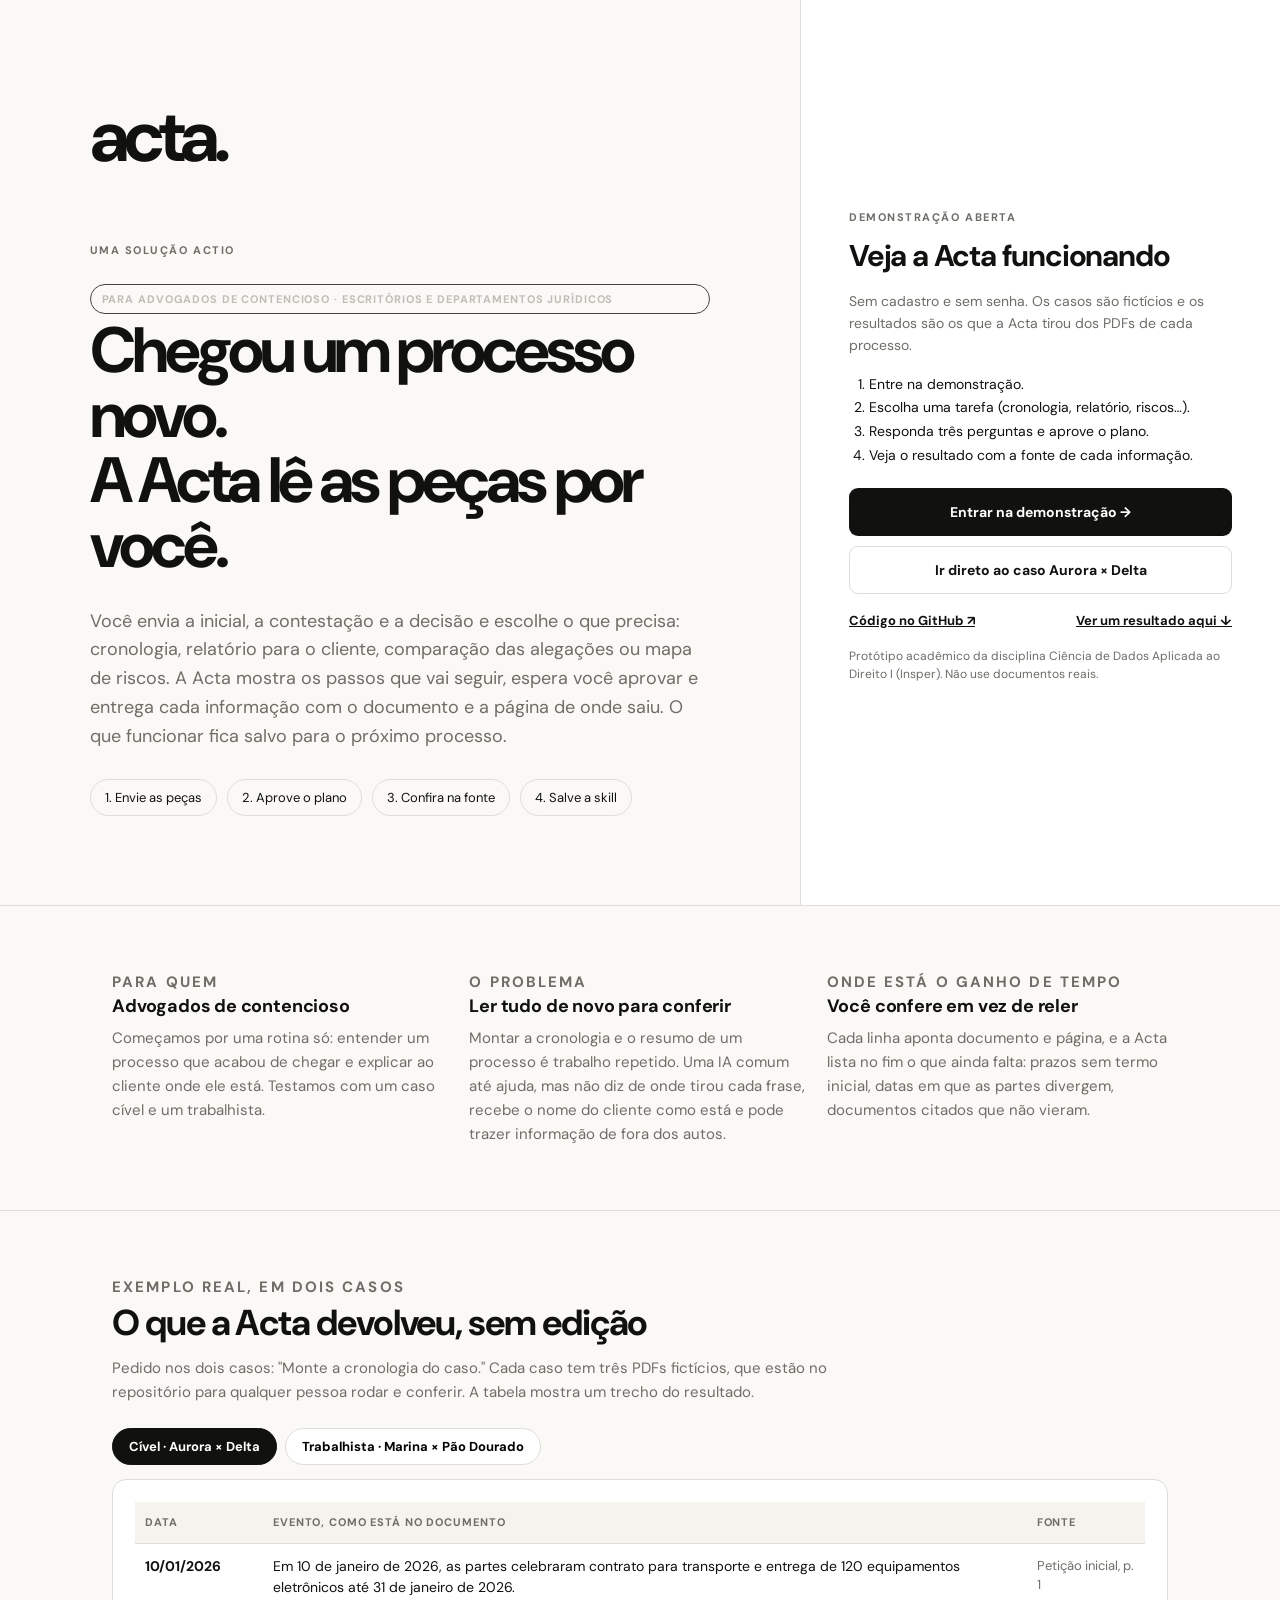
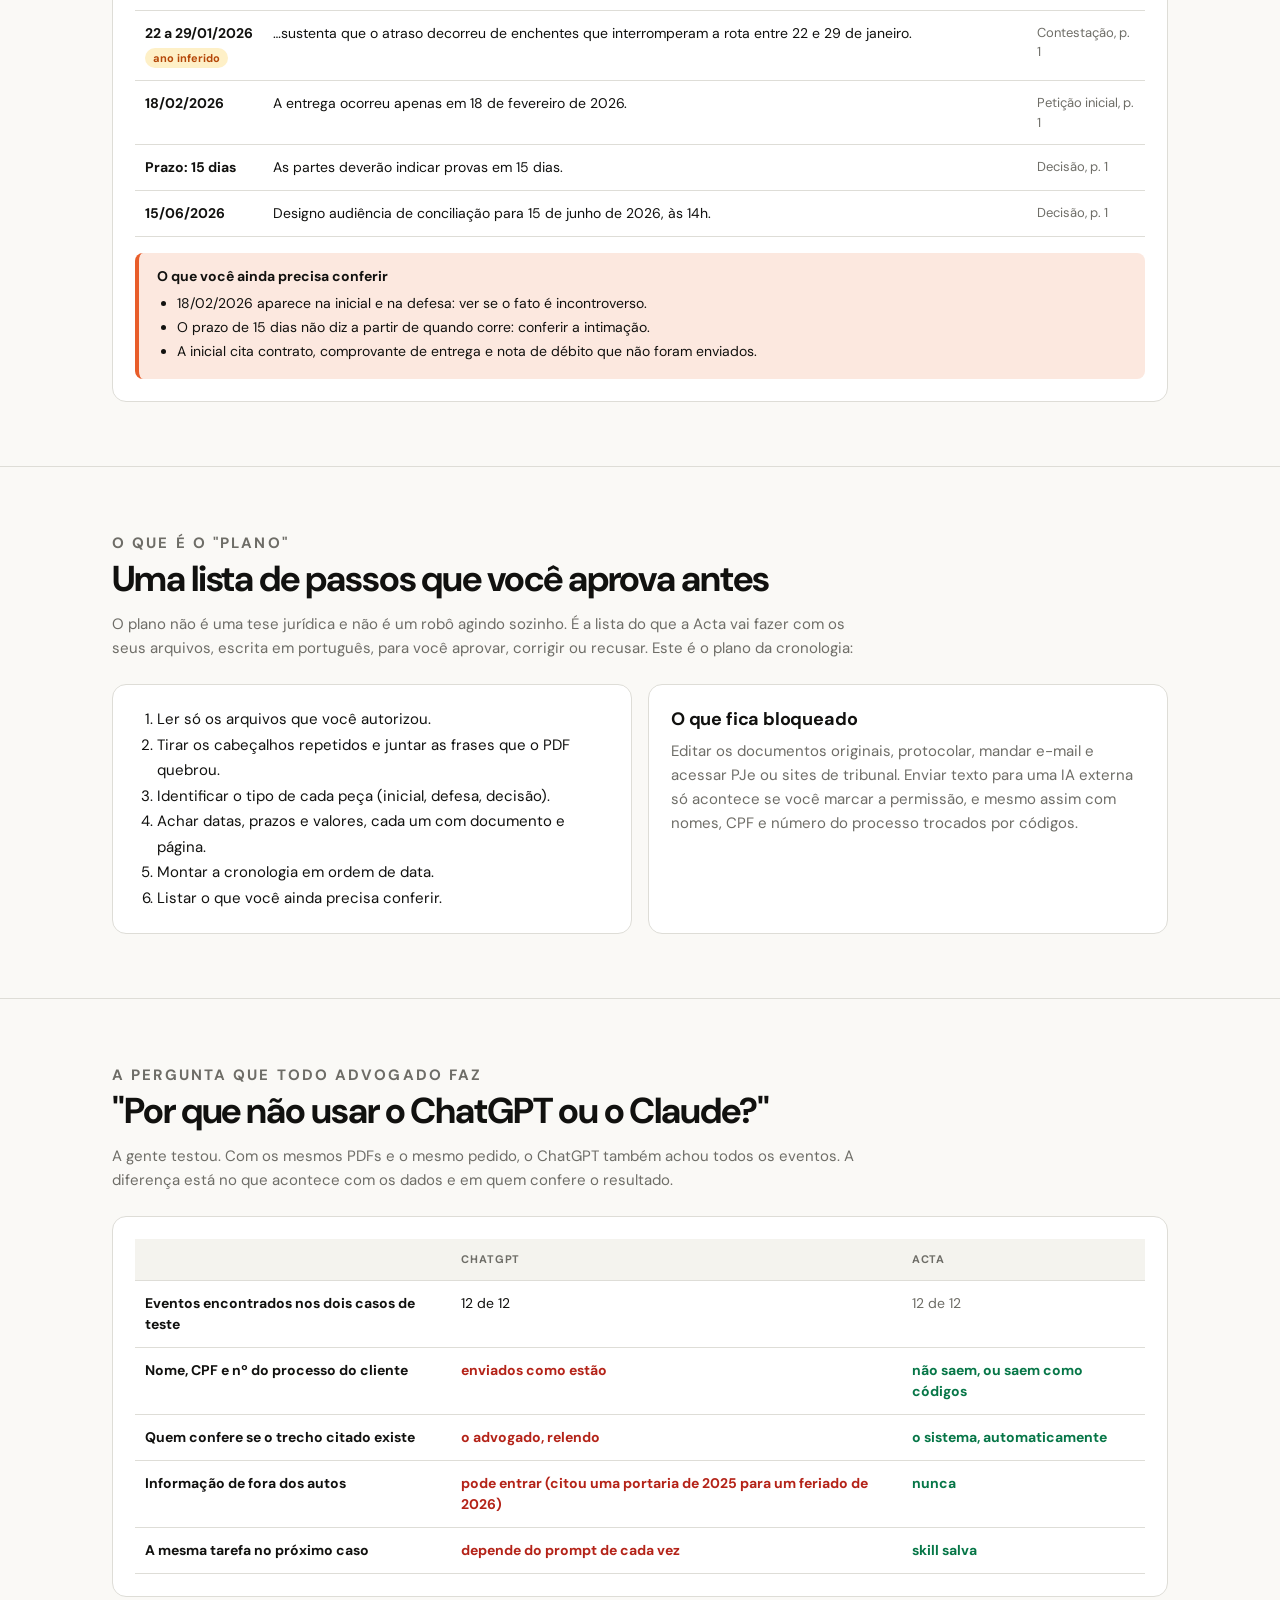
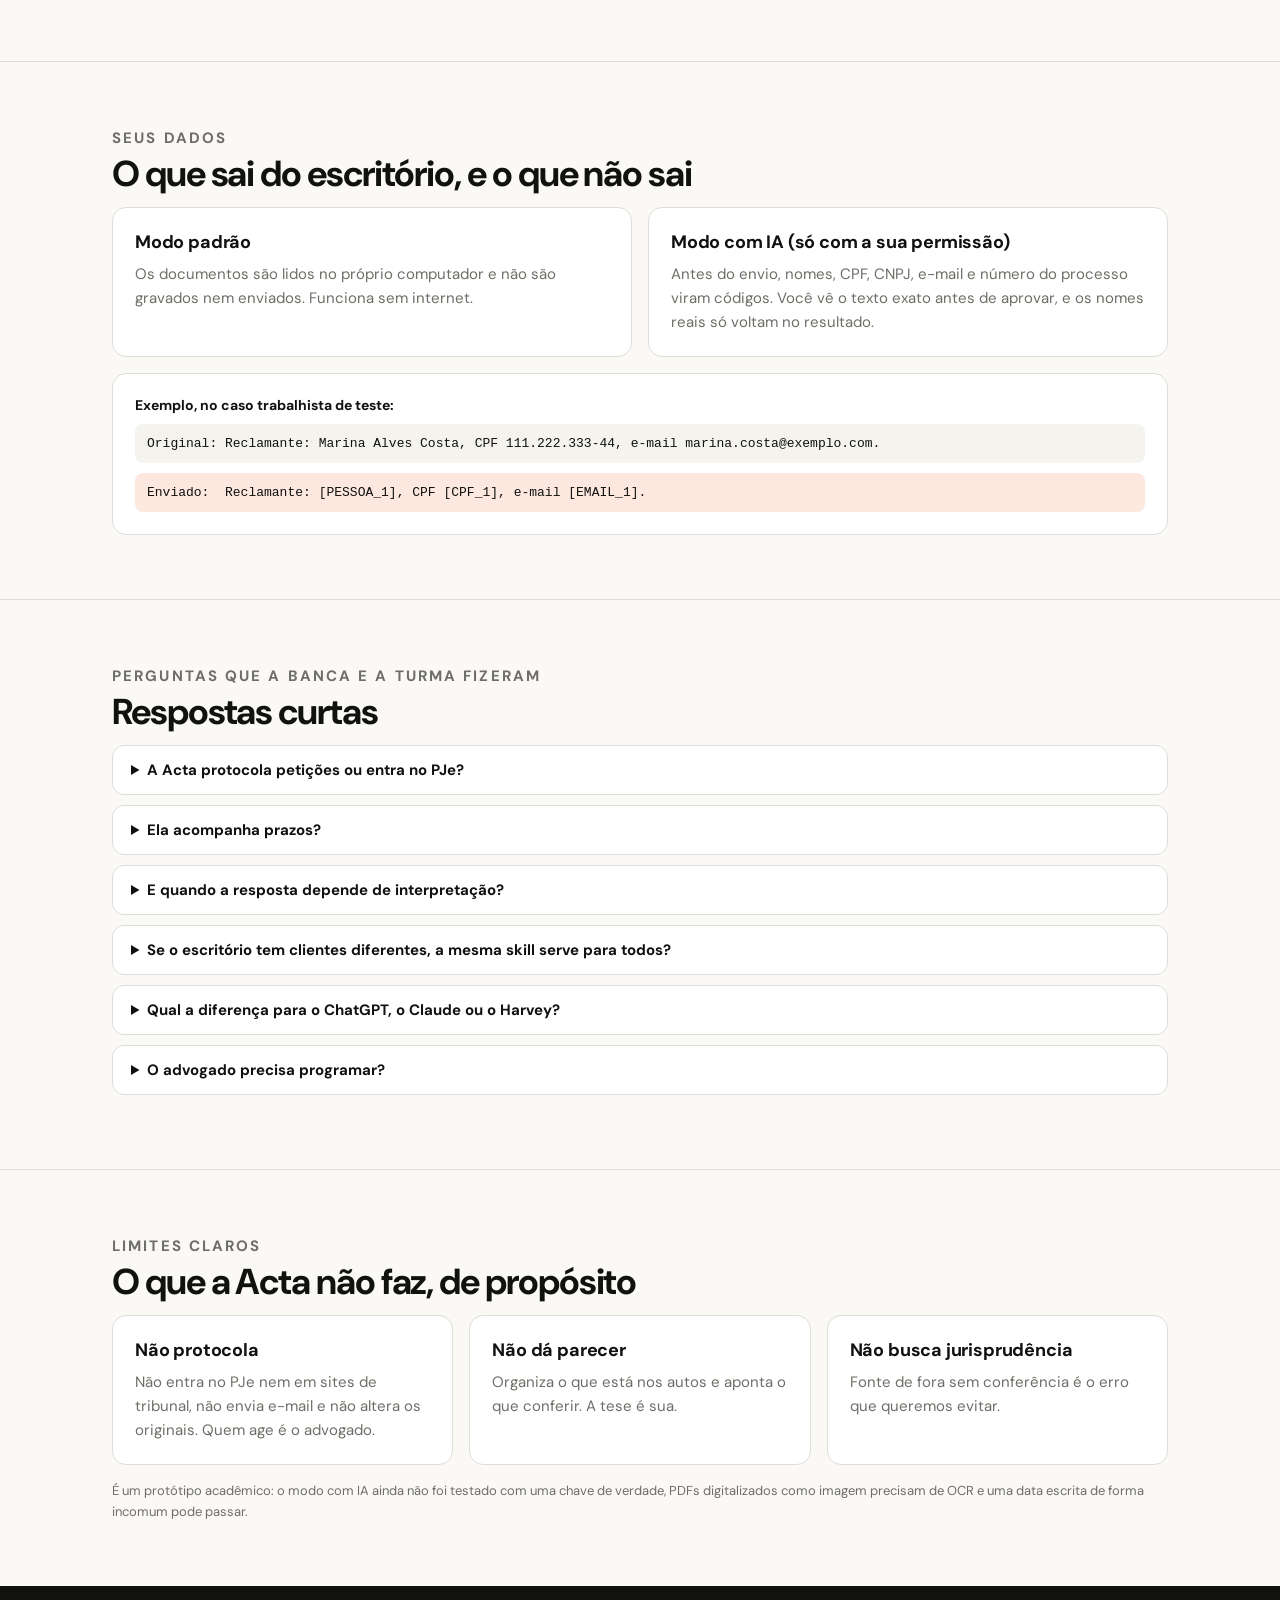
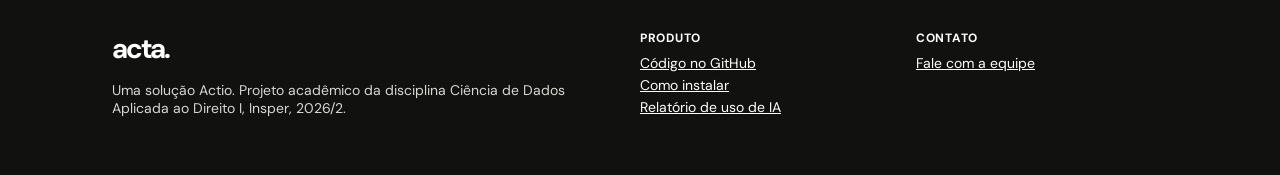
==== docs/index.html @ 9b82ea77 "Le a copia integral do PJe peca por peca e deixa o mapa de riscos concreto Co-Authored-By: Claude Op" ====
<!doctype html>
<html lang="pt-BR">
<head>
  <meta charset="utf-8"><meta name="viewport" content="width=device-width, initial-scale=1">
  <meta name="description" content="Acta, assistente de programação por IA para advogados."><meta name="robots" content="index,follow">
  <link rel="canonical" href="https://acta-contratos.insper-1495.chatgpt.site"><title>Acta | Construa suas ferramentas jurídicas</title>
  <link rel="preconnect" href="https://fonts.googleapis.com"><link rel="preconnect" href="https://fonts.gstatic.com" crossorigin>
  <link href="https://fonts.googleapis.com/css2?family=DM+Sans:wght@400;500;600;700&display=swap" rel="stylesheet"><link rel="stylesheet" href="styles.css?v=9">
</head>
<body>
  <div id="loginView"><main class="login-shell">
    <section class="login-brand"><div class="logo logo-large">acta.</div><p class="eyebrow">Uma solução Actio</p><span class="business-badge">Para advogados de contencioso · escritórios e departamentos jurídicos</span><h1>Chegou um processo novo.<br>A Acta lê as peças por você.</h1><p class="lead">Você envia a inicial, a contestação e a decisão e escolhe o que precisa: cronologia, relatório para o cliente, comparação das alegações ou mapa de riscos. A Acta mostra os passos que vai seguir, espera você aprovar e entrega cada informação com o documento e a página de onde saiu. O que funcionar fica salvo para o próximo processo.</p><div class="hero-steps"><span>1. Envie as peças</span><span>2. Aprove o plano</span><span>3. Confira na fonte</span><span>4. Salve a skill</span></div></section>
    <section class="login-panel"><div class="login-card"><p class="eyebrow">Demonstração aberta</p><h2>Veja a Acta funcionando</h2><p class="card-text">Sem cadastro e sem senha. Os casos são fictícios e os resultados são os que a Acta tirou dos PDFs de cada processo.</p><ol class="howto"><li>Entre na demonstração.</li><li>Escolha uma tarefa (cronologia, relatório, riscos…).</li><li>Responda três perguntas e aprove o plano.</li><li>Veja o resultado com a fonte de cada informação.</li></ol><button id="loginButton" class="button button-dark button-wide">Entrar na demonstração →</button><button id="openCase" class="button button-light button-wide">Ir direto ao caso Aurora × Delta</button><div class="card-links"><a href="https://github.com/marialuizajuca/acta" target="_blank">Código no GitHub ↗</a><a href="#landing-exemplo">Ver um resultado aqui ↓</a></div><p class="fine-print">Protótipo acadêmico da disciplina Ciência de Dados Aplicada ao Direito I (Insper). Não use documentos reais.</p></div></section>
  </main><div class="landing">
  <section class="l-section l-who"><div class="l-wrap"><div class="l-grid3">
    <div><p class="eyebrow">Para quem</p><h3>Advogados de contencioso</h3><p>Começamos por uma rotina só: entender um processo que acabou de chegar e explicar ao cliente onde ele está. Testamos com um caso cível e um trabalhista.</p></div>
    <div><p class="eyebrow">O problema</p><h3>Ler tudo de novo para conferir</h3><p>Montar a cronologia e o resumo de um processo é trabalho repetido. Uma IA comum até ajuda, mas não diz de onde tirou cada frase, recebe o nome do cliente como está e pode trazer informação de fora dos autos.</p></div>
    <div><p class="eyebrow">Onde está o ganho de tempo</p><h3>Você confere em vez de reler</h3><p>Cada linha aponta documento e página, e a Acta lista no fim o que ainda falta: prazos sem termo inicial, datas em que as partes divergem, documentos citados que não vieram.</p></div>
  </div></div></section>

  <section class="l-section" id="landing-exemplo"><div class="l-wrap">
    <p class="eyebrow">Exemplo real, em dois casos</p><h2>O que a Acta devolveu, sem edição</h2>
    <p class="l-sub">Pedido nos dois casos: "Monte a cronologia do caso." Cada caso tem três PDFs fictícios, que estão no repositório para qualquer pessoa rodar e conferir. A tabela mostra um trecho do resultado.</p>
    <div class="l-tabs"><button class="l-tab on" data-case="civ">Cível · Aurora × Delta</button><button class="l-tab" data-case="tra">Trabalhista · Marina × Pão Dourado</button></div>
    <div class="l-panel l-case" id="case-civ"><table class="l-table"><thead><tr><th>Data</th><th>Evento, como está no documento</th><th>Fonte</th></tr></thead><tbody>
      <tr><td>10/01/2026</td><td>Em 10 de janeiro de 2026, as partes celebraram contrato para transporte e entrega de 120 equipamentos eletrônicos até 31 de janeiro de 2026.</td><td>Petição inicial, p. 1</td></tr>
      <tr><td>22 a 29/01/2026<br><span class="l-badge">ano inferido</span></td><td>…sustenta que o atraso decorreu de enchentes que interromperam a rota entre 22 e 29 de janeiro.</td><td>Contestação, p. 1</td></tr>
      <tr><td>18/02/2026</td><td>A entrega ocorreu apenas em 18 de fevereiro de 2026.</td><td>Petição inicial, p. 1</td></tr>
      <tr><td>Prazo: 15 dias</td><td>As partes deverão indicar provas em 15 dias.</td><td>Decisão, p. 1</td></tr>
      <tr><td>15/06/2026</td><td>Designo audiência de conciliação para 15 de junho de 2026, às 14h.</td><td>Decisão, p. 1</td></tr>
    </tbody></table><div class="l-check"><b>O que você ainda precisa conferir</b><ul><li>18/02/2026 aparece na inicial e na defesa: ver se o fato é incontroverso.</li><li>O prazo de 15 dias não diz a partir de quando corre: conferir a intimação.</li><li>A inicial cita contrato, comprovante de entrega e nota de débito que não foram enviados.</li></ul></div></div>
    <div class="l-panel l-case is-hidden" id="case-tra"><table class="l-table"><thead><tr><th>Data</th><th>Evento, como está no documento</th><th>Fonte</th></tr></thead><tbody>
      <tr><td>03/02/2025</td><td>A reclamante foi admitida em 03/02/2025 como atendente, com jornada contratual das 6h às 14h.</td><td>Reclamação, p. 1</td></tr>
      <tr><td>14/08/2026</td><td>Em 14 de agosto de 2026, a reclamante foi dispensada sem justa causa, com aviso prévio indenizado.</td><td>Reclamação, p. 1</td></tr>
      <tr><td>24/08/2026</td><td>…afirma que as verbas rescisórias foram pagas em 24 de agosto de 2026, dentro do prazo legal.</td><td>Contestação, p. 1</td></tr>
      <tr><td>28/08/2026</td><td>As verbas rescisórias só foram pagas em 28 de agosto de 2026, depois do prazo de dez dias previsto no art. 477, § 6º, da CLT.</td><td>Reclamação, p. 1</td></tr>
      <tr><td>02/09/2026<br><span class="l-badge">ano inferido</span></td><td>As guias do seguro-desemprego foram entregues no dia 2 de setembro.</td><td>Reclamação, p. 1</td></tr>
      <tr><td>Prazo: 8 dias</td><td>A reclamada deverá juntar os cartões de ponto e o comprovante de pagamento no prazo de 8 dias.</td><td>Ata, p. 1</td></tr>
      <tr><td>10/03/2027</td><td>Designo audiência de instrução para 10 de março de 2027, às 9h30.</td><td>Ata, p. 1</td></tr>
    </tbody></table><div class="l-check"><b>O que você ainda precisa conferir</b><ul><li><b>Divergência:</b> a reclamante diz que recebeu as verbas em 28/08/2026 e a empresa diz que pagou em 24/08/2026. É essa data que decide a multa do art. 477, § 8º.</li><li>O prazo de 8 dias não diz a partir de quando corre: conferir a intimação.</li><li>A reclamação cita termo de rescisão, comprovante bancário e mensagens de WhatsApp que não foram enviados.</li></ul></div></div>
  </div></section>

  <section class="l-section"><div class="l-wrap">
    <p class="eyebrow">O que é o "plano"</p><h2>Uma lista de passos que você aprova antes</h2>
    <p class="l-sub">O plano não é uma tese jurídica e não é um robô agindo sozinho. É a lista do que a Acta vai fazer com os seus arquivos, escrita em português, para você aprovar, corrigir ou recusar. Este é o plano da cronologia:</p>
    <div class="l-grid2"><div class="l-panel"><ol class="l-plan"><li>Ler só os arquivos que você autorizou.</li><li>Tirar os cabeçalhos repetidos e juntar as frases que o PDF quebrou.</li><li>Identificar o tipo de cada peça (inicial, defesa, decisão).</li><li>Achar datas, prazos e valores, cada um com documento e página.</li><li>Montar a cronologia em ordem de data.</li><li>Listar o que você ainda precisa conferir.</li></ol></div>
    <div class="l-panel"><h3>O que fica bloqueado</h3><p>Editar os documentos originais, protocolar, mandar e-mail e acessar PJe ou sites de tribunal. Enviar texto para uma IA externa só acontece se você marcar a permissão, e mesmo assim com nomes, CPF e número do processo trocados por códigos.</p></div></div>
  </div></section>

  <section class="l-section"><div class="l-wrap">
    <p class="eyebrow">A pergunta que todo advogado faz</p><h2>"Por que não usar o ChatGPT ou o Claude?"</h2>
    <p class="l-sub">A gente testou. Com os mesmos PDFs e o mesmo pedido, o ChatGPT também achou todos os eventos. A diferença está no que acontece com os dados e em quem confere o resultado.</p>
    <div class="l-panel"><table class="l-table l-cmp"><thead><tr><th></th><th>ChatGPT</th><th>Acta</th></tr></thead><tbody>
      <tr><td>Eventos encontrados nos dois casos de teste</td><td>12 de 12</td><td>12 de 12</td></tr>
      <tr><td>Nome, CPF e nº do processo do cliente</td><td class="l-no">enviados como estão</td><td class="l-yes">não saem, ou saem como códigos</td></tr>
      <tr><td>Quem confere se o trecho citado existe</td><td class="l-no">o advogado, relendo</td><td class="l-yes">o sistema, automaticamente</td></tr>
      <tr><td>Informação de fora dos autos</td><td class="l-no">pode entrar (citou uma portaria de 2025 para um feriado de 2026)</td><td class="l-yes">nunca</td></tr>
      <tr><td>A mesma tarefa no próximo caso</td><td class="l-no">depende do prompt de cada vez</td><td class="l-yes">skill salva</td></tr>
    </tbody></table></div>
  </div></section>

  <section class="l-section"><div class="l-wrap">
    <p class="eyebrow">Seus dados</p><h2>O que sai do escritório, e o que não sai</h2>
    <div class="l-grid2">
      <div class="l-panel"><h3>Modo padrão</h3><p>Os documentos são lidos no próprio computador e não são gravados nem enviados. Funciona sem internet.</p></div>
      <div class="l-panel"><h3>Modo com IA (só com a sua permissão)</h3><p>Antes do envio, nomes, CPF, CNPJ, e-mail e número do processo viram códigos. Você vê o texto exato antes de aprovar, e os nomes reais só voltam no resultado.</p></div>
    </div>
    <div class="l-panel l-anon"><b>Exemplo, no caso trabalhista de teste:</b>
      <pre>Original: Reclamante: Marina Alves Costa, CPF 111.222.333-44, e-mail marina.costa@exemplo.com.</pre>
      <pre class="l-after">Enviado:  Reclamante: [PESSOA_1], CPF [CPF_1], e-mail [EMAIL_1].</pre></div>
  </div></section>

  <section class="l-section"><div class="l-wrap">
    <p class="eyebrow">Perguntas que a banca e a turma fizeram</p><h2>Respostas curtas</h2>
    <div class="l-faq">
      <details><summary>A Acta protocola petições ou entra no PJe?</summary><p>Não. Ela trabalha só com os arquivos que você envia. Protocolo exige inscrição na OAB e decisão do advogado, e por isso fica de fora de propósito.</p></details>
      <details><summary>Ela acompanha prazos?</summary><p>Ela encontra os prazos escritos nos documentos (por exemplo, "15 dias para indicar provas") e avisa quando falta o termo inicial. Não consulta tribunais nem calcula o vencimento sozinha, porque isso depende da intimação, que normalmente não está nas peças.</p></details>
      <details><summary>E quando a resposta depende de interpretação?</summary><p>A Acta mostra as duas versões, cada uma com a sua fonte, e marca o ponto como algo a conferir. Ela não escolhe a tese: no caso trabalhista, por exemplo, ela aponta que as partes divergem sobre a data do pagamento, mas não diz quem tem razão.</p></details>
      <details><summary>Se o escritório tem clientes diferentes, a mesma skill serve para todos?</summary><p>A skill guarda o pedido e o plano, não a resposta. Cada execução lê os documentos daquele caso, e você pode ajustar o plano antes de aprovar. Para clientes muito diferentes, faz sentido salvar skills diferentes.</p></details>
      <details><summary>Qual a diferença para o ChatGPT, o Claude ou o Harvey?</summary><p>Testamos o ChatGPT: ele acertou tanto quanto a Acta. A diferença está no que acontece com os dados (aqui nada sai do escritório, ou sai só com códigos), em quem confere as citações (aqui é o sistema) e em nunca usar informação de fora dos autos. Não testamos o Harvey, então não fazemos comparação com ele.</p></details>
      <details><summary>O advogado precisa programar?</summary><p>Não. As tarefas mais comuns já vêm prontas. Para algo diferente, ele descreve em português o que quer e salva como skill.</p></details>
    </div>
  </div></section>

  <section class="l-section"><div class="l-wrap">
    <p class="eyebrow">Limites claros</p><h2>O que a Acta não faz, de propósito</h2>
    <div class="l-grid3">
      <div class="l-panel"><h3>Não protocola</h3><p>Não entra no PJe nem em sites de tribunal, não envia e-mail e não altera os originais. Quem age é o advogado.</p></div>
      <div class="l-panel"><h3>Não dá parecer</h3><p>Organiza o que está nos autos e aponta o que conferir. A tese é sua.</p></div>
      <div class="l-panel"><h3>Não busca jurisprudência</h3><p>Fonte de fora sem conferência é o erro que queremos evitar.</p></div>
    </div>
    <p class="l-note">É um protótipo acadêmico: o modo com IA ainda não foi testado com uma chave de verdade, PDFs digitalizados como imagem precisam de OCR e uma data escrita de forma incomum pode passar.</p>
  </div></section>

  <footer class="l-footer"><div class="l-wrap l-foot">
    <div><div class="logo">acta.</div><p>Uma solução Actio. Projeto acadêmico da disciplina Ciência de Dados Aplicada ao Direito I, Insper, 2026/2.</p></div>
    <div><b>Produto</b><a href="https://github.com/marialuizajuca/acta" target="_blank">Código no GitHub</a><a href="https://github.com/marialuizajuca/acta#como-instalar-e-rodar" target="_blank">Como instalar</a><a href="https://github.com/marialuizajuca/acta/blob/main/relatorio-uso-ia.md" target="_blank">Relatório de uso de IA</a></div>
    <div><b>Contato</b><a href="https://github.com/marialuizajuca/acta/issues/new" target="_blank">Fale com a equipe</a></div>
  </div></footer>
</div>
</div>

  <div id="appView" class="app-shell is-hidden">
    <aside class="sidebar"><div class="logo">acta.</div><nav class="nav-list"><button class="nav-item is-active" data-view="builder"><span>＋</span> Construir</button><button class="nav-item" data-view="case-demo"><span>▶</span> Caso demonstrativo</button><button class="nav-item" data-view="examples"><span>▦</span> Exemplos práticos</button><button class="nav-item" data-view="skills"><span>◇</span> Minhas skills</button><button class="nav-item" data-view="settings"><span>⚙</span> Configurações</button><button class="nav-item" data-view="history"><span>↺</span> Histórico</button></nav><div class="sidebar-footer"><div class="avatar">LF</div><div><strong>Lucas Freire</strong><small>Actio Jurídico</small></div></div></aside>
    <div class="content-shell">
      <header class="topbar"><button id="mobileMenu" class="icon-button">☰</button><div><small>Workspace</small><strong>Actio Jurídico</strong></div><div class="top-actions"><button id="backHome" class="text-button">← Início</button><a class="text-button" href="https://github.com/marialuizajuca/acta" target="_blank">Código ↗</a><span class="secure-dot"></span><span>Modo protegido</span><button class="avatar avatar-button">LF</button></div></header>
      <main class="main-content">
        <section id="builder" class="view is-active"><ol class="stepper" id="stepper"><li data-s="startStage" class="on">1. Pedido</li><li data-s="clarifyStage">2. Perguntas</li><li data-s="planStage">3. Plano</li><li data-s="buildStage">4. Execução</li><li data-s="resultStage">5. Resultado</li></ol>
  <div id="startStage" class="stage is-active">
    <div class="builder-intro"><p class="eyebrow">Assistente jurídico</p><h1>O que você precisa neste processo?</h1><p>Envie as peças, escolha a tarefa e veja o plano. A Acta lê os arquivos aqui mesmo, no navegador. Se o resultado for bom, salve como skill para repetir no próximo processo.</p></div>
    <div id="skillBanner" class="task-note ok-note is-hidden"></div>
    <div class="upload-card panel">
      <div class="upload-head"><b>1 · Arquivos do processo</b><span class="hint-text">PDF, DOCX ou TXT. Nada sai do computador no modo padrão.</span></div>
      <div class="upload-actions"><input type="file" id="fileInput" multiple accept=".pdf,.docx,.txt,.md" hidden><button type="button" id="pickFiles" class="button button-dark">Escolher arquivos do computador</button><button type="button" class="button button-light sample-btn" data-case="civel">Usar caso de exemplo cível</button><button type="button" class="button button-light sample-btn" data-case="trabalhista">Usar caso de exemplo trabalhista</button></div>
      <div id="fileChips" class="file-chips-live"><span class="hint-text">Nenhum arquivo escolhido ainda.</span></div>
    </div>
    <div class="suggestions"><div class="suggestion-title"><p><b>2 · Escolha a tarefa</b></p><span class="hint-text">Ou escreva o pedido na caixa abaixo.</span></div><div class="task-grid">
      <button class="task-card on" data-task="cronologia" data-prompt="Monte a cronologia deste processo, em ordem de data, com o documento e a página de cada acontecimento."><b>Cronologia processual</b><span>Datas, prazos e fontes com página</span></button>
      <button class="task-card" data-task="relatorio" data-prompt="Prepare um relatório para o cliente, em linguagem simples, com a situação atual, os pontos favoráveis, os pontos de atenção e os próximos passos."><b>Relatório ao cliente</b><span>Situação do caso em linguagem simples</span></button>
      <button class="task-card" data-task="comparacao" data-prompt="Compare o que a autora e a ré dizem, tema por tema, e mostre o que precisa ser conferido em cada ponto."><b>Comparar alegações</b><span>O que cada parte diz, lado a lado</span></button>
      <button class="task-card" data-task="organizacao" data-prompt="Organize as peças deste processo por tipo e monte um índice dos arquivos."><b>Organizar documentos</b><span>Tipo, título e resumo de cada peça</span></button>
      <button class="task-card" data-task="riscos" data-prompt="Aponte os riscos deste processo, as provas necessárias e o que eu ainda preciso revisar."><b>Mapa de riscos</b><span>O que provar e o que conferir</span></button>
      <button class="task-card" data-task="outro" data-prompt=""><b>Outra tarefa</b><span>Escreva o que precisa (usa a IA)</span></button>
    </div></div>
    <form id="requestForm" class="composer-card"><textarea id="requestText" rows="3">Monte a cronologia deste processo, em ordem de data, com o documento e a página de cada acontecimento.</textarea><div class="composer-footer"><label class="ai-switch"><input type="checkbox" id="useAi"> <span id="aiLabel">Usar IA</span></label><button class="button button-dark" type="submit" id="goButton">Ver o plano →</button></div></form>
    <p id="aiStatusLine" class="hint-text center"></p>
  </div>

  <div id="clarifyStage" class="stage">
    <div class="conversation-heading"><button class="back-button" data-back="startStage">← Voltar ao pedido</button><p class="eyebrow">Contexto jurídico</p><h1>Antes do plano, três perguntas.</h1></div>
    <div class="chat-thread"><article class="message user-message"><span class="message-avatar">LF</span><div><strong>Você</strong><p id="userRequestPreview"></p></div></article><article class="message acta-message"><span class="message-avatar acta-avatar">a.</span><div><strong>Acta</strong><p id="actaClarifyText">Para acertar o resultado, preciso confirmar três pontos.</p></div></article></div>
    <div id="taskNote" class="task-note is-hidden"></div>
    <form id="contextForm" class="context-card"><label>Qual é o objetivo jurídico?<select id="ctxGoal"><option>Preparar a análise inicial do processo</option><option>Preparar audiência</option><option>Elaborar relatório para o cliente</option><option>Conferir cumprimento de prazos</option></select></label><label>O que deve ter mais atenção?<select id="ctxFocus"><option>Datas, prazos e decisões</option><option>Divergências entre as partes</option><option>Valores e provas</option></select></label><label>Para quem é o resultado?<select id="ctxAudience"><option>Para o advogado</option><option>Para o cliente</option><option>Para a equipe do escritório</option></select></label><div class="form-actions"><button class="button button-dark" type="submit">Gerar plano →</button></div></form>
  </div>

  <div id="planStage" class="stage">
    <div class="split-heading"><div><p class="eyebrow">Modo de planejamento</p><h1>Revise o plano antes da execução.</h1><p>Nada é lido ou enviado antes da sua aprovação.</p></div><span class="status-pill amber">Aguardando aprovação</span></div>
    <div id="planWarning" class="task-note is-hidden"></div>
    <div class="plan-layout"><article class="panel plan-card"><div class="panel-title"><div><small id="planMode">PLANO</small><h2 id="planTitle">Plano</h2><p id="planObjective" class="hint-text"></p></div><button class="text-button" data-back="startStage">Editar pedido</button></div><ol class="plan-list" id="planList"></ol><div id="planQuestions" class="questions-box is-hidden"></div></article>
      <aside class="side-stack"><article class="panel permissions-card"><p class="eyebrow">Permissões</p><label><span><b>Ler os arquivos escolhidos</b><small id="permFiles">0 arquivos</small></span><input type="checkbox" id="allowRead" checked></label><label><span><b>Criar o resultado para download</b><small id="outFile">resultado.md</small></span><input type="checkbox" checked disabled></label><label><span><b>Editar originais, protocolar, mandar e-mail</b><small>Nunca</small></span><input type="checkbox" disabled></label><label><span><b>Enviar à IA o texto anonimizado</b><small id="extHint">Só com IA conectada</small></span><input type="checkbox" id="allowExternal"></label></article>
        <article class="panel anon-card is-hidden" id="anonCard"><p class="eyebrow">O que sai do computador</p><p class="hint-text" id="anonSummary"></p><table class="anon-table"><tbody id="anonTable"></tbody></table><details><summary>Ver o texto exato que será enviado</summary><pre id="anonPreview"></pre></details></article>
        <article class="panel criteria-card"><p class="eyebrow">Critérios de conferência</p><ul id="planTests"></ul></article><button id="approvePlan" class="button button-dark button-wide">Aprovar e executar</button></aside>
    </div>
  </div>

  <div id="buildStage" class="stage build-stage"><div class="build-shell"><div class="loader-ring"></div><p class="eyebrow">Executando</p><h1 id="buildTitle">Lendo os documentos</h1><p id="buildStatus">Preparando...</p><div class="progress"><span id="progressBar"></span></div><strong id="progressValue">0%</strong></div></div>

  <div id="resultStage" class="stage">
    <div class="split-heading"><div><p class="eyebrow" id="resEyebrow">Resultado</p><h1 id="resTitle">Pronto.</h1><p id="resSub">Confira na fonte antes de usar.</p></div><span class="status-pill green" id="resPill">Concluído</span></div>
    <div id="resultNote" class="task-note is-hidden"></div>
    <div class="result-layout"><article class="panel tool-preview"><div class="tool-header"><div class="tool-icon" id="toolIcon">C</div><div><h2 id="toolTitle">Resultado</h2><p id="toolMeta"></p></div><div class="tool-actions"><button id="rerun" class="button button-light">Executar de novo</button><button id="download" class="button button-light">Baixar (.md)</button><button id="copyMd" class="button button-light">Copiar</button></div></div><div id="resultBody"></div><div id="resultPending" class="r-pending is-hidden"><b>O que você ainda precisa conferir</b><ul></ul></div><div id="resultChecks" class="test-log"></div></article>
      <aside class="panel save-card" id="saveCard"><p class="eyebrow">Salvar como skill</p><h2>Repita no próximo processo.</h2><label>Nome da skill<input id="skillName" value="Cronologia processual"></label><label>Descrição<textarea id="skillDesc" rows="3"></textarea></label><button id="saveSkill" class="button button-dark button-wide">Salvar na biblioteca</button><p class="fine-print">A skill guarda o pedido, o contexto e o plano aprovado. Na próxima vez, basta escolher os arquivos e rodar.</p></aside></div>
  </div>
</section>

        
<section id="case-demo" class="view">
          <div class="page-heading"><div><p class="eyebrow">Caso de exemplo · dados fictícios</p><h1>Aurora Tecnologia × Logística Delta</h1><p>Escolha uma função: a Acta lê os três PDFs agora, no seu navegador, e mostra o resultado.</p></div><span class="status-pill green">Processamento real</span></div>
          <div class="case-summary"><div><small>PROCESSO FICTÍCIO</small><strong>0001234-56.2026.8.26.0100</strong></div><div><small>ASSUNTO</small><strong>Indenização por atraso na entrega</strong></div><div><small>VALOR DISCUTIDO</small><strong>R$ 48.000,00</strong></div><div><small>FASE</small><strong>Especificação de provas</strong></div></div>
          <div class="demo-layout">
            <aside class="demo-sidebar">
              <article class="panel demo-docs"><p class="eyebrow">1 · Documentos de entrada</p><h2>Dossiê fictício</h2><p>Os arquivos que a Acta vai ler.</p><a href="demo/01-peticao-inicial-ficticia.pdf" target="_blank"><span>PDF</span><div><b>Petição inicial</b><small>Pedido de R$ 48 mil</small></div><em>Abrir ↗</em></a><a href="demo/02-contestacao-ficticia.pdf" target="_blank"><span>PDF</span><div><b>Contestação</b><small>Alegação de força maior</small></div><em>Abrir ↗</em></a><a href="demo/03-decisao-ficticia.pdf" target="_blank"><span>PDF</span><div><b>Decisão interlocutória</b><small>Provas e audiência</small></div><em>Abrir ↗</em></a></article>
              <article class="panel demo-actions"><p class="eyebrow">2 · Escolha a função</p><button class="demo-action is-active" data-task="relatorio"><span>01</span><div><b>Relatório ao cliente</b><small>Situação, valores e decisão</small></div></button><button class="demo-action" data-task="cronologia"><span>02</span><div><b>Cronologia processual</b><small>Datas, eventos e fontes</small></div></button><button class="demo-action" data-task="comparacao"><span>03</span><div><b>Comparar alegações</b><small>Autora × ré</small></div></button><button class="demo-action" data-task="organizacao"><span>04</span><div><b>Organizar documentos</b><small>Tipo e resumo</small></div></button><button class="demo-action" data-task="riscos"><span>05</span><div><b>Mapear riscos</b><small>Provas e pontos de atenção</small></div></button><button id="caseToBuilder" class="button button-dark button-wide">Abrir este caso em Construir →</button></article>
            </aside>
            <main class="demo-workspace">
              <div class="demo-workspace-head"><div><p class="eyebrow">3 · Resultado calculado agora</p><h2 id="demoOutputTitle">Relatório ao cliente</h2></div><span id="demoReady" class="status-pill green">Pronto</span></div>
              <div id="demoResultBody"><p class="hint-text">Lendo os documentos...</p></div>
              <div id="demoPending" class="r-pending is-hidden"><b>O que você ainda precisa conferir</b><ul></ul></div>
              <p class="demo-disclaimer">Resultado produzido pela Acta, no modo local, a partir dos três PDFs fictícios. Ela não substitui a conferência do advogado.</p>
            </main>
          </div>
        </section>

        
<section id="examples" class="view">
          <div class="page-heading"><div><p class="eyebrow">Demonstrações com dados fictícios</p><h1>Veja o que entra e o que a Acta constrói.</h1><p>Cada exemplo mostra um problema jurídico concreto, os arquivos utilizados e a saída produzida.</p></div><button class="button button-dark nav-build">＋ Criar outra ferramenta</button></div>
          <div class="example-grid">
            <article class="example-card example-wide"><div class="example-head"><div><span class="example-number">01</span><h2>Cronologia processual</h2><p>Organiza atos e decisões em ordem temporal, sempre indicando a fonte.</p></div><span class="status-pill green">Demonstração pronta</span></div><div class="example-flow"><div><small>ENTRADA</small><div class="file-chips"><span>petição-inicial.pdf</span><span>contestação.pdf</span><span>decisão.pdf</span></div></div><div><small>PEDIDO</small><blockquote>“Monte uma cronologia e indique documento e página de cada evento.”</blockquote></div><div class="output-preview"><small>SAÍDA</small><div class="sample-row sample-header"><b>Data</b><b>Evento</b><b>Fonte</b></div><div class="sample-row"><span>10/01/2026</span><span>Contrato celebrado</span><span>Petição · p. 1</span></div><div class="sample-row"><span>18/02/2026</span><span>Entrega realizada</span><span>Petição e contestação</span></div><div class="sample-row"><span>15/06/2026</span><span>Audiência de conciliação</span><span>Decisão · p. 1</span></div></div></div><button class="button button-outline use-example" data-prompt="Monte a cronologia deste processo, em ordem de data, com o documento e a página de cada acontecimento.">Usar este exemplo →</button></article>
            <article class="example-card"><div class="example-head"><div><span class="example-number">02</span><h2>Organizador de documentos</h2><p>Classifica um conjunto de arquivos por tipo, data e parte.</p></div></div><div class="compact-example"><div><small>ENTRADA</small><strong>18 PDFs sem organização</strong></div><span>→</span><div><small>RESULTADO</small><strong>5 categorias + índice</strong></div></div><div class="folder-preview"><span>01 · Petições <b>6</b></span><span>02 · Decisões <b>4</b></span><span>03 · Provas <b>8</b></span></div><button class="button button-outline use-example" data-prompt="Organize as peças deste processo por tipo e monte um índice dos arquivos.">Usar este exemplo →</button></article>
            <article class="example-card"><div class="example-head"><div><span class="example-number">03</span><h2>Comparador de versões</h2><p>Mostra exatamente o que mudou entre dois documentos.</p></div></div><div class="file-chips"><span>contrato_v1.docx</span><span>contrato_v2.docx</span></div><div class="change-list"><span class="change added">+ Prazo alterado para 24 meses</span><span class="change removed">− Multa de 20% removida</span><span class="change review">! Foro exige conferência</span></div><span class="soon">Ideia para uma próxima versão: ainda não está nesta demonstração</span></article>
            <article class="example-card"><div class="example-head"><div><span class="example-number">04</span><h2>Checklist de atendimento</h2><p>Transforma o tipo de caso em perguntas e documentos necessários.</p></div></div><div class="check-preview"><label><input type="checkbox" checked disabled> Identificar partes envolvidas</label><label><input type="checkbox" checked disabled> Registrar datas relevantes</label><label><input type="checkbox" disabled> Solicitar documentos pendentes</label><label><input type="checkbox" disabled> Definir próximos passos</label></div><span class="soon">Ideia para uma próxima versão: ainda não está nesta demonstração</span></article>
          </div>
          <p class="demo-disclaimer">Os nomes, arquivos e resultados acima são fictícios e servem apenas para demonstrar como uma ferramenta pode ser construída.</p>
        </section>

        <section id="skills" class="view"><div class="page-heading"><div><p class="eyebrow">Biblioteca</p><h1>Minhas skills</h1><p>Tarefas salvas neste navegador. Clique numa skill, escolha os arquivos e rode: a Acta usa o plano que você já aprovou.</p></div><button class="button button-dark nav-build">＋ Criar nova skill</button></div><div class="skill-grid" id="skillGrid"></div><p class="fine-print">As skills ficam guardadas no navegador em que foram criadas.</p></section>

        <section id="settings" class="view"><div class="page-heading"><div><p class="eyebrow">Configuração do agente</p><h1>Quatro eixos de controle.</h1><p>Ajuste como a Acta planeja, executa e protege seu trabalho.</p></div></div><article class="panel ai-panel"><p class="eyebrow">Conectar IA</p><h2>IA da Acta</h2><p id="aiPanelStatus" class="hint-text"></p>
<p class="hint-text">Aberta dentro do Claude, a Acta usa o próprio Claude, sem chave. Fora dele, cole uma chave de API da Anthropic ou da OpenAI. A chave fica guardada só neste navegador e vai direto para o provedor.</p>
<div class="ai-form"><label>Provedor<select id="aiProvider"><option value="anthropic">Anthropic (Claude)</option><option value="openai">OpenAI (ChatGPT)</option></select></label><label>Chave de API<input id="aiKey" type="password" placeholder="sk-..."></label><label>Modelo (opcional)<input id="aiModel" placeholder="padrão"></label></div>
<div class="ai-actions"><button id="aiSave" class="button button-dark">Salvar e conectar</button><button id="aiRemove" class="button button-light">Remover chave</button></div>
<label class="office-prompt">Preferências do escritório (opcional, vale para a IA)<textarea id="officePrompt" rows="3" placeholder="Ex.: chame as partes de parte autora e parte ré; destaque prazos."></textarea></label></article><div class="axis-grid"><article class="axis-card"><span>01</span><h2>Prompt de sistema</h2><p>Comportamento padrão da Acta em todas as tarefas.</p><div class="axis-content">Perguntar o objetivo jurídico, preservar o sigilo, explicar escolhas, evitar conclusões sem fonte e propor critérios de conferência.</div><button class="text-button">Editar instruções</button></article><article class="axis-card"><span>02</span><h2>Skills</h2><p>Habilidades reutilizáveis construídas pelo advogado.</p><div class="axis-content">Cada skill armazena o procedimento, os critérios de teste e as permissões necessárias para uma tarefa repetitiva.</div><button class="text-button nav-skills">Abrir biblioteca</button></article><article class="axis-card"><span>03</span><h2>Modo de planejamento</h2><p>A Acta apresenta etapas antes de executar.</p><div class="axis-content"><label class="switch-row">Exigir aprovação para todo plano <input type="checkbox" checked></label><label class="switch-row">Mostrar critérios de teste <input type="checkbox" checked></label></div><button class="text-button">Configurar planejamento</button></article><article class="axis-card"><span>04</span><h2>Permissões</h2><p>Controle sobre arquivos, comandos e dados.</p><div class="axis-content"><label class="switch-row">Pedir antes de editar arquivos <input type="checkbox" checked></label><label class="switch-row">Bloquear envio externo <input type="checkbox" checked></label><label class="switch-row">Com IA ligada, enviar só texto anonimizado <input type="checkbox" checked disabled></label></div><button class="text-button">Revisar permissões</button></article></div></section>
        <section id="history" class="view"><div class="page-heading"><div><p class="eyebrow">Registro de execução</p><h1>Histórico</h1><p>Cada execução feita neste navegador: tarefa, arquivos, modo e o que foi enviado para fora.</p></div><button id="clearHistory" class="button button-light">Limpar histórico</button></div><article class="panel history-panel" id="historyList"></article></section>
      </main>
    </div>
  </div>
  <div id="toast" class="toast" role="status"></div><script src="vendor/pdf.min.js"></script><script>pdfjsLib.GlobalWorkerOptions.workerSrc="vendor/pdf.worker.min.js";</script><script src="vendor/mammoth.browser.min.js"></script><script src="acta-engine.js?v=9"></script><script src="acta-ai.js?v=9"></script><script src="app.js?v=9"></script>
</body>
</html>
---- docs/styles.css ----
:root{--ink:#11110f;--muted:#6e6d67;--line:#deddd7;--soft:#f4f3ee;--paper:#faf9f6;--white:#fff;--orange:#e85d2a;--orange-soft:#fce8df;--green:#067647;--green-soft:#d1fadf;--amber:#b54708;--amber-soft:#fef0c7;--shadow:0 18px 50px rgba(25,24,21,.07)}
*{box-sizing:border-box}html{font-family:"DM Sans",Arial,sans-serif;color:var(--ink);background:var(--paper)}body{margin:0;min-height:100vh}button,input,select,textarea{font:inherit}button{cursor:pointer}.is-hidden{display:none!important}.eyebrow{margin:0 0 12px;text-transform:uppercase;letter-spacing:.14em;font-size:10px;font-weight:700;color:var(--muted)}.logo{font-size:32px;font-weight:700;letter-spacing:-2px}.logo-large{font-size:72px;letter-spacing:-5px;margin-bottom:60px}.fine-print{font-size:11px;line-height:1.55;color:var(--muted)}
.login-shell{min-height:100vh;display:grid;grid-template-columns:1.25fr .75fr;background:#fff}.login-brand{padding:7vw;display:flex;flex-direction:column;justify-content:center;background:var(--paper)}.login-brand h1{font-size:clamp(42px,5vw,72px);line-height:1.02;letter-spacing:-.06em;max-width:800px;margin:0}.lead{font-size:18px;line-height:1.6;color:var(--muted);max-width:640px;margin:28px 0}.hero-steps{display:flex;gap:10px;flex-wrap:wrap}.hero-steps span{border:1px solid var(--line);border-radius:99px;padding:9px 14px;font-size:12px}.login-panel{display:flex;align-items:center;justify-content:center;padding:48px;border-left:1px solid var(--line)}.login-card{width:min(390px,100%)}.login-card h2{font-size:30px;margin:0 0 30px;letter-spacing:-.04em}.login-card label,.context-card label,.save-card label{display:grid;gap:8px;font-size:12px;font-weight:700;margin-bottom:17px}.login-card input,.context-card select,.save-card input,.save-card textarea{width:100%;padding:13px;border:1px solid var(--line);border-radius:9px;background:#fff;outline:none}.login-card input:focus,.context-card select:focus,.save-card input:focus,.save-card textarea:focus{border-color:var(--ink);box-shadow:0 0 0 3px rgba(17,17,15,.06)}
.button{border:1px solid transparent;border-radius:9px;padding:12px 17px;font-size:12px;font-weight:700;transition:.18s}.button:hover{transform:translateY(-1px)}.button-dark{background:var(--ink);color:#fff}.button-light{background:#fff;color:var(--ink);border-color:var(--line)}.button-wide{width:100%;padding:14px}.text-button,.back-button{border:0;background:transparent;padding:0;color:var(--ink);font-size:11px;font-weight:700}.back-button{color:var(--muted);margin-bottom:20px}
.app-shell{min-height:100vh;display:grid;grid-template-columns:235px 1fr}.sidebar{position:fixed;inset:0 auto 0 0;width:235px;background:#fff;border-right:1px solid var(--line);padding:28px 18px;display:flex;flex-direction:column;z-index:20}.sidebar .logo{padding:0 12px;margin-bottom:40px}.nav-list{display:grid;gap:6px}.nav-item{border:0;background:transparent;border-radius:9px;padding:12px;text-align:left;color:var(--muted);font-weight:600;display:flex;align-items:center;gap:12px}.nav-item span{width:20px;font-size:17px;text-align:center}.nav-item:hover,.nav-item.is-active{background:var(--soft);color:var(--ink)}.sidebar-footer{margin-top:auto;padding-top:18px;border-top:1px solid var(--line);display:flex;align-items:center;gap:10px;font-size:11px}.sidebar-footer small{display:block;color:var(--muted);margin-top:3px}.avatar{width:34px;height:34px;border-radius:50%;display:grid;place-items:center;background:var(--ink);color:#fff;font-weight:700;font-size:11px}.avatar-button{border:0}.content-shell{grid-column:2;min-width:0}.topbar{height:72px;background:rgba(255,255,255,.94);border-bottom:1px solid var(--line);padding:0 34px;display:flex;align-items:center;justify-content:space-between;position:sticky;top:0;z-index:10;backdrop-filter:blur(12px)}.topbar>div:first-of-type strong{display:block;font-size:12px}.topbar small{color:var(--muted);font-size:9px}.top-actions{display:flex;align-items:center;gap:9px;color:var(--muted);font-size:11px}.secure-dot{width:7px;height:7px;border-radius:50%;background:#12b76a}.icon-button{display:none;border:0;background:transparent;font-size:22px}.main-content{padding:40px;max-width:1450px;margin:auto}.view,.stage{display:none}.view.is-active,.stage.is-active{display:block}
.builder-intro{text-align:center;padding:45px 20px 25px}.builder-intro h1,.conversation-heading h1,.split-heading h1,.page-heading h1{font-size:40px;line-height:1.05;letter-spacing:-.055em;margin:0 0 12px}.builder-intro>p:not(.eyebrow),.split-heading p,.page-heading p{color:var(--muted);margin:0;line-height:1.55}.composer-card{max-width:880px;margin:20px auto 38px;background:#fff;border:1px solid #c9c7bf;border-radius:15px;box-shadow:var(--shadow);overflow:hidden}.composer-card textarea{width:100%;border:0;resize:none;padding:24px;font-size:16px;line-height:1.6;outline:none;color:var(--ink)}.composer-footer{border-top:1px solid var(--line);padding:13px 15px;display:flex;align-items:center;justify-content:space-between}.composer-footer span{font-size:10px;color:var(--muted)}.suggestions{max-width:1030px;margin:auto}.suggestions>p{text-align:center;font-size:11px;color:var(--muted);margin-bottom:15px}.suggestion-grid{display:grid;grid-template-columns:repeat(3,1fr);gap:12px}.suggestion-grid button{background:#fff;border:1px solid var(--line);border-radius:12px;text-align:left;padding:18px}.suggestion-grid button:hover{border-color:var(--ink)}.suggestion-grid b{display:block;font-size:13px;margin-bottom:8px}.suggestion-grid span{font-size:11px;color:var(--muted);line-height:1.4}
.conversation-heading{max-width:900px;margin:15px auto 28px}.conversation-heading h1{font-size:34px}.chat-thread,.context-card{max-width:900px;margin:0 auto}.chat-thread{display:grid;gap:14px;margin-bottom:20px}.message{display:flex;gap:12px;align-items:flex-start}.message-avatar{width:32px;height:32px;border-radius:50%;background:var(--soft);display:grid;place-items:center;font-size:10px;font-weight:700;flex:0 0 auto}.acta-avatar{background:var(--ink);color:#fff}.message>div{background:#fff;border:1px solid var(--line);border-radius:4px 12px 12px;padding:14px 16px;max-width:730px}.user-message{flex-direction:row-reverse}.user-message>div{background:var(--ink);color:#fff;border-color:var(--ink);border-radius:12px 4px 12px}.message strong{font-size:10px}.message p{margin:5px 0 0;font-size:13px;line-height:1.55}.context-card{background:#fff;border:1px solid var(--line);border-radius:14px;padding:25px}.check-label{display:flex!important;grid-template-columns:auto 1fr;align-items:center;font-weight:500!important}.check-label input{width:16px;height:16px}.form-actions{display:flex;justify-content:flex-end;margin-top:20px}
.split-heading,.page-heading{display:flex;justify-content:space-between;align-items:flex-end;gap:20px;margin-bottom:28px}.split-heading h1,.page-heading h1{font-size:34px}.status-pill{border-radius:99px;padding:7px 10px;font-size:9px;font-style:normal;font-weight:700;white-space:nowrap}.status-pill.amber{background:var(--amber-soft);color:var(--amber)}.status-pill.green{background:var(--green-soft);color:var(--green)}.status-pill.neutral{background:var(--soft);color:var(--muted)}.plan-layout{display:grid;grid-template-columns:minmax(0,1.55fr) minmax(300px,.68fr);gap:18px}.panel{background:#fff;border:1px solid var(--line);border-radius:14px;padding:24px}.panel-title{display:flex;justify-content:space-between;gap:20px;align-items:flex-start;margin-bottom:20px}.panel-title small{font-size:8px;color:var(--orange);font-weight:700;letter-spacing:.12em}.panel-title h2,.tool-header h2,.save-card h2,.axis-card h2{margin:6px 0 0;font-size:18px}.plan-list{list-style:none;margin:0;padding:0;display:grid}.plan-list li{display:grid;grid-template-columns:34px 1fr;gap:12px;padding:14px 0;border-top:1px solid var(--line)}.plan-list li>span{width:28px;height:28px;border-radius:50%;display:grid;place-items:center;background:var(--ink);color:#fff;font-size:9px;font-weight:700}.plan-list b{font-size:12px}.plan-list p{margin:4px 0 0;font-size:10.5px;color:var(--muted)}.side-stack{display:grid;gap:13px;align-content:start}.permissions-card>label{display:flex;justify-content:space-between;gap:10px;align-items:center;padding:12px 0;border-top:1px solid var(--line)}.permissions-card>label:nth-of-type(1){border-top:0}.permissions-card b{display:block;font-size:11px}.permissions-card small{display:block;color:var(--muted);font-size:9px;margin-top:4px}.permissions-card input{accent-color:var(--ink)}.criteria-card ul{padding-left:17px;margin:0;display:grid;gap:8px;color:var(--muted);font-size:10.5px}
.build-stage.is-active{display:grid;min-height:calc(100vh - 170px);place-items:center}.build-shell{text-align:center;width:min(680px,100%)}.loader-ring{width:56px;height:56px;border:3px solid var(--line);border-top-color:var(--orange);border-radius:50%;animation:spin .8s linear infinite;margin:0 auto 22px}.build-shell h1{font-size:30px;letter-spacing:-.04em;margin:0 0 10px}.build-shell>p:not(.eyebrow){color:var(--muted)}.progress{height:7px;background:var(--line);border-radius:99px;overflow:hidden;margin:27px 0 9px}.progress span{display:block;height:100%;width:0;background:var(--orange);transition:.25s}.build-steps{list-style:none;padding:0;margin:28px 0 0;display:grid;grid-template-columns:1fr 1fr;gap:9px;text-align:left}.build-steps li{padding:11px 13px;border:1px solid var(--line);border-radius:8px;color:var(--muted);font-size:10.5px}.build-steps li.done{background:var(--green-soft);border-color:transparent;color:var(--green)}.build-steps li.done:before{content:"✓ ";font-weight:700}@keyframes spin{to{transform:rotate(360deg)}}
.result-layout{display:grid;grid-template-columns:minmax(0,1.65fr) minmax(300px,.65fr);gap:18px}.tool-header{display:flex;align-items:center;gap:12px;padding-bottom:18px;border-bottom:1px solid var(--line)}.tool-header>div:nth-child(2){flex:1}.tool-header h2{margin:0}.tool-header p{margin:5px 0 0;color:var(--muted);font-size:10px}.tool-icon,.skill-icon{width:38px;height:38px;border-radius:9px;background:var(--ink);color:#fff;display:grid;place-items:center;font-weight:700}.timeline-table{margin-top:15px}.timeline-row{display:grid;grid-template-columns:110px minmax(190px,1fr) minmax(145px,.7fr) 82px;gap:10px;align-items:center;padding:13px 10px;border-top:1px solid var(--line);font-size:10.5px}.timeline-row.header{background:var(--soft);border:0;border-radius:7px;font-size:8px;text-transform:uppercase;letter-spacing:.08em;color:var(--muted)}.timeline-row small{color:var(--muted)}.timeline-row em{font-size:8px;font-weight:700;font-style:normal;border-radius:99px;padding:5px 7px;text-align:center}.timeline-row .ok{background:var(--green-soft);color:var(--green)}.timeline-row .warn{background:var(--amber-soft);color:var(--amber)}.test-log{display:flex;gap:14px;flex-wrap:wrap;background:var(--soft);border-radius:8px;padding:12px;margin-top:16px;font-size:9px}.test-log b{color:var(--green)}.save-card{align-self:start}.save-card h2{font-size:24px;margin:0 0 22px}.save-card textarea{resize:vertical}.skill-grid{display:grid;grid-template-columns:1fr 1fr;gap:14px}.skill-card{background:#fff;border:1px solid var(--line);border-radius:13px;padding:18px;display:grid;grid-template-columns:auto 1fr auto;gap:13px;align-items:center}.skill-card.featured{border-color:var(--green)}.skill-card b{font-size:13px}.skill-card p{font-size:10px;color:var(--muted);margin:5px 0 0}.axis-grid{display:grid;grid-template-columns:1fr 1fr;gap:16px}.axis-card{background:#fff;border:1px solid var(--line);border-radius:14px;padding:26px}.axis-card>span{font-size:9px;color:var(--orange);font-weight:700}.axis-card h2{font-size:21px;margin:10px 0}.axis-card>p{color:var(--muted);font-size:11px}.axis-content{background:var(--soft);border-radius:9px;padding:15px;margin:18px 0;font-size:11px;line-height:1.55}.switch-row{display:flex;justify-content:space-between;gap:15px;padding:8px 0}.switch-row input{accent-color:var(--ink)}.history-panel>div{display:grid;grid-template-columns:110px 220px 1fr;gap:18px;padding:16px 0;border-top:1px solid var(--line);font-size:11px}.history-panel>div:first-child{border-top:0}.history-panel time,.history-panel span{color:var(--muted)}.toast{position:fixed;right:24px;bottom:24px;background:var(--ink);color:#fff;border-radius:9px;padding:13px 18px;font-size:11px;opacity:0;transform:translateY(10px);transition:.25s;pointer-events:none;z-index:100}.toast.show{opacity:1;transform:none}
.business-badge{display:inline-block;margin:15px 0 4px;padding:7px 11px;border:1px solid #45443f;border-radius:99px;color:#bebdb7;font-size:9px;font-weight:700;letter-spacing:.08em;text-transform:uppercase}.suggestion-title{display:flex;justify-content:space-between;align-items:center;margin-bottom:10px}.suggestion-title p{margin:0}.example-grid{display:grid;grid-template-columns:1fr 1fr;gap:16px}.example-card{background:#fff;border:1px solid var(--line);border-radius:14px;padding:22px;display:flex;flex-direction:column;gap:17px}.example-wide{grid-column:1/-1}.example-head{display:flex;justify-content:space-between;align-items:flex-start;gap:16px}.example-head h2{font-size:19px;margin:5px 0}.example-head p{font-size:10.5px;color:var(--muted);margin:0}.example-number{font-size:8px;font-weight:700;color:var(--orange)}.example-flow{display:grid;grid-template-columns:.75fr 1fr 1.55fr;gap:14px}.example-flow>div,.compact-example,.output-preview,.folder-preview,.change-list,.check-preview{background:var(--soft);border-radius:9px;padding:14px}.example-card small{display:block;margin-bottom:9px;font-size:7.5px;font-weight:700;color:var(--muted);letter-spacing:.12em}.file-chips{display:flex;gap:6px;flex-wrap:wrap}.file-chips span{padding:6px 8px;border:1px solid var(--line);border-radius:6px;background:#fff;font-size:8.5px}.example-flow blockquote{margin:0;font-size:11px;line-height:1.5}.sample-row{display:grid;grid-template-columns:92px 1fr 110px;gap:9px;padding:7px 0;border-top:1px solid var(--line);font-size:8.5px}.sample-row:first-of-type{border-top:0}.sample-header{color:var(--muted);text-transform:uppercase;font-size:7px}.button-outline{background:#fff;color:var(--ink);border:1px solid var(--ink);align-self:flex-start}.compact-example{display:grid;grid-template-columns:1fr auto 1fr;gap:12px;align-items:center}.compact-example small{margin:0 0 4px}.compact-example strong{font-size:11px}.folder-preview,.change-list,.check-preview{display:grid;gap:8px}.folder-preview span{display:flex;justify-content:space-between;font-size:10px}.change{padding:7px 9px;border-radius:6px;font-size:9.5px}.change.added{background:var(--green-soft);color:var(--green)}.change.removed{background:#fee4e2;color:#b42318}.change.review{background:var(--amber-soft);color:var(--amber)}.check-preview label{font-size:10px}.check-preview input{accent-color:var(--ink);margin-right:7px}.demo-disclaimer{color:var(--muted);font-size:9px;margin:16px 2px 0}
.case-summary{display:grid;grid-template-columns:1.1fr 1.4fr .8fr 1fr;background:var(--ink);color:#fff;border-radius:13px;padding:18px 22px;margin-bottom:18px}.case-summary>div{padding:0 18px;border-left:1px solid #403f3a}.case-summary>div:first-child{padding-left:0;border-left:0}.case-summary small,.report-banner small{display:block;font-size:7px;color:#aaa9a2;letter-spacing:.12em;margin-bottom:6px}.case-summary strong{font-size:11px}.demo-layout{display:grid;grid-template-columns:330px minmax(0,1fr);gap:18px}.demo-sidebar{display:grid;gap:14px;align-content:start}.demo-docs h2{margin:6px 0}.demo-docs>p:not(.eyebrow){font-size:10px;color:var(--muted)}.demo-docs>a{display:grid;grid-template-columns:34px 1fr auto;gap:10px;align-items:center;padding:11px 0;border-top:1px solid var(--line);color:var(--ink);text-decoration:none}.demo-docs>a>span{width:32px;height:32px;border-radius:6px;background:var(--orangeSoft);color:var(--orange);display:grid;place-items:center;font-size:7px;font-weight:700}.demo-docs a b{display:block;font-size:10.5px}.demo-docs a small{display:block;color:var(--muted);font-size:8px;margin-top:3px}.demo-docs a em{font-style:normal;font-size:8px;color:var(--orange)}.demo-actions{display:grid;gap:5px}.demo-action{display:grid;grid-template-columns:27px 1fr;gap:8px;text-align:left;border:1px solid transparent;background:transparent;border-radius:8px;padding:9px;cursor:pointer}.demo-action:hover,.demo-action.is-active{background:var(--soft);border-color:var(--line)}.demo-action>span{font-size:7px;color:var(--orange);font-weight:700}.demo-action b{font-size:10px}.demo-action small{display:block;color:var(--muted);font-size:8px;margin-top:3px}.demo-actions .button{margin-top:8px}.demo-workspace{background:#fff;border:1px solid var(--line);border-radius:14px;padding:24px;min-height:690px}.demo-workspace-head{display:flex;justify-content:space-between;align-items:flex-start;padding-bottom:18px;border-bottom:1px solid var(--line);margin-bottom:18px}.demo-workspace-head h2{margin:6px 0 0;font-size:22px}.demo-progress{min-height:480px;display:flex;flex-direction:column;align-items:center;justify-content:center;gap:12px}.demo-progress .loader-ring{width:42px;height:42px}.demo-progress span{font-size:10px;color:var(--muted)}.report-banner{display:grid;grid-template-columns:1fr 1fr auto;align-items:center;gap:14px;background:var(--soft);border-radius:9px;padding:14px}.report-banner small{color:var(--muted)}.report-banner b{font-size:10.5px}.report-banner .button{font-size:8.5px}.report-metrics{display:grid;grid-template-columns:repeat(3,1fr);gap:10px;margin:15px 0}.report-metrics>div{border:1px solid var(--line);border-radius:8px;padding:13px}.report-metrics span{display:block;color:var(--muted);font-size:8px;margin-bottom:5px}.report-metrics b{font-size:11px}.client-report-body{font-size:10.5px;line-height:1.55}.client-report-body h3{font-size:12px;margin:15px 0 5px}.client-report-body p,.client-report-body ul,.client-report-body ol{margin:0;padding-left:18px}.result-note{background:var(--greenSoft);color:var(--green);padding:11px 13px;border-radius:8px;font-size:9px;margin-bottom:15px}.case-table-row{display:grid;grid-template-columns:94px 1.35fr 1fr 76px;gap:10px;padding:13px 10px;border-top:1px solid var(--line);font-size:9px;align-items:center}.case-table-row.head{border:0;background:var(--soft);border-radius:7px;color:var(--muted);font-size:7.5px;text-transform:uppercase}.case-table-row em{background:var(--greenSoft);color:var(--green);border-radius:99px;padding:5px;text-align:center;font-style:normal;font-size:7px;font-weight:700}.case-table-row em.pending{background:var(--amberSoft);color:var(--amber)}.comparison-head,.comparison-row{display:grid;grid-template-columns:.8fr 1fr 1fr 1.2fr;gap:10px;padding:13px;border-bottom:1px solid var(--line);font-size:9px}.comparison-head{background:var(--ink);color:#fff;border-radius:8px 8px 0 0;font-size:7.5px;text-transform:uppercase}.comparison-row>b{font-size:9.5px}.comparison-row strong{color:var(--orange);font-size:8.5px}.folder-tree{border:1px solid var(--line);border-radius:9px;overflow:hidden;margin-bottom:15px}.folder-tree>div{display:grid;grid-template-columns:35px 1fr 1fr;gap:10px;padding:15px;border-top:1px solid var(--line);font-size:10px}.folder-tree>div:first-child{border:0;background:var(--ink);color:#fff}.folder-tree em{font-style:normal;color:var(--muted);text-align:right}.folder-tree>div:first-child em{color:#aaa9a2}.folder-child{padding-left:34px!important}.risk-grid{display:grid;grid-template-columns:repeat(3,1fr);gap:12px}.risk-grid article{border:1px solid var(--line);border-radius:9px;padding:16px}.risk-grid h3{font-size:13px;margin:12px 0 7px}.risk-grid p{font-size:9px;color:var(--muted);min-height:55px}.risk-grid b{font-size:8.5px}.risk-level{display:inline-block;border-radius:99px;padding:5px 7px;font-size:7px;font-weight:700}.risk-level.high{background:#fee4e2;color:#b42318}.risk-level.medium{background:var(--amberSoft);color:var(--amber)}.risk-level.low{background:var(--greenSoft);color:var(--green)}
@media(max-width:1000px){.login-shell{grid-template-columns:1fr}.login-panel{border-left:0;border-top:1px solid var(--line)}.plan-layout,.result-layout{grid-template-columns:1fr}.suggestion-grid{grid-template-columns:1fr}.axis-grid{grid-template-columns:1fr}.main-content{padding:28px}.login-brand{padding:60px 35px}.logo-large{margin-bottom:35px}}
@media(max-width:720px){.app-shell{display:block}.sidebar{transform:translateX(-100%);transition:.2s}.sidebar.open{transform:none;box-shadow:var(--shadow)}.content-shell{grid-column:auto}.icon-button{display:block}.topbar{padding:0 16px}.top-actions>span{display:none}.main-content{padding:22px 15px}.builder-intro{padding-top:20px}.builder-intro h1,.conversation-heading h1,.split-heading h1,.page-heading h1{font-size:30px}.split-heading,.page-heading{align-items:flex-start;flex-direction:column}.composer-footer{align-items:flex-end;gap:10px}.composer-footer span{display:none}.timeline-row{grid-template-columns:86px 1fr}.timeline-row>*:nth-child(3),.timeline-row>*:nth-child(4){display:none}.skill-grid,.example-grid{grid-template-columns:1fr}.example-wide{grid-column:auto}.example-flow{grid-template-columns:1fr}.sample-row{grid-template-columns:72px 1fr 90px}.suggestion-title{align-items:flex-start;gap:10px}.case-summary{grid-template-columns:1fr 1fr}.case-summary>div{border:0;padding:8px}.demo-layout{grid-template-columns:1fr}.demo-workspace{min-height:auto}.report-banner,.report-metrics,.risk-grid{grid-template-columns:1fr}.case-table-row{grid-template-columns:80px 1fr}.case-table-row>*:nth-child(3),.case-table-row>*:nth-child(4){display:none}.comparison-head,.comparison-row{grid-template-columns:.8fr 1fr 1fr}.comparison-head>*:last-child,.comparison-row>*:last-child{display:none}.history-panel>div{grid-template-columns:1fr}.build-steps{grid-template-columns:1fr}.login-brand h1{font-size:42px}.logo-large{font-size:58px}}

/* ---- revisão fase 2: página de entrada, legibilidade e seções novas ---- */
.card-text{color:var(--muted);font-size:14px;line-height:1.55;margin:-14px 0 22px}
.login-card .button-wide{font-size:14px;margin-bottom:10px}
.card-links{display:flex;justify-content:space-between;gap:10px;margin:8px 0 18px;font-size:13px;font-weight:700}
.card-links a{color:var(--ink)}
.fine-print{font-size:12px!important;line-height:1.5}
.eyebrow{font-size:11px}
.landing{background:var(--paper)}
.l-wrap{max-width:1120px;margin:0 auto;padding:0 32px}
.l-section{padding:64px 0;border-top:1px solid var(--line)}
.l-section h2{font-size:clamp(26px,3vw,36px);letter-spacing:-.03em;margin:0 0 10px}
.l-section h3{font-size:18px;margin:0 0 8px;letter-spacing:-.01em}
.l-section p{font-size:15px;line-height:1.6;color:var(--muted);margin:0}
.l-sub{max-width:760px;margin:0 0 24px!important}
.l-grid3{display:grid;grid-template-columns:repeat(3,1fr);gap:16px}
.l-grid2{display:grid;grid-template-columns:1fr 1fr;gap:16px}
.l-panel{background:#fff;border:1px solid var(--line);border-radius:14px;padding:22px}
.l-table{width:100%;border-collapse:collapse}
.l-table th,.l-table td{text-align:left;padding:12px 10px;border-bottom:1px solid var(--line);font-size:14px;line-height:1.5;vertical-align:top}
.l-table th{background:var(--soft);font-size:11px;letter-spacing:.08em;text-transform:uppercase;color:var(--muted)}
.l-table td:first-child{font-weight:700;white-space:nowrap}
.l-table td:last-child{color:var(--muted);font-size:13px}
.l-cmp td:last-child{font-size:14px}
.l-cmp td:first-child{white-space:normal}
.l-yes{color:var(--green)!important;font-weight:700}.l-no{color:#b42318;font-weight:700}
.l-badge{display:inline-block;margin-top:4px;background:var(--amber-soft);color:var(--amber);border-radius:99px;padding:2px 8px;font-size:11px}
.l-check{background:var(--orange-soft);border-left:4px solid var(--orange);border-radius:8px;padding:14px 18px;margin-top:16px;font-size:14px}
.l-check ul{margin:8px 0 0;padding-left:20px}.l-check li{margin:3px 0;line-height:1.5}
.l-anon{margin-top:16px;font-size:14px}
.l-anon pre{white-space:pre-wrap;font-size:13px;background:var(--soft);border-radius:8px;padding:12px;margin:10px 0 0}
.l-anon pre.l-after{background:var(--orange-soft)}
.l-note{font-size:13px!important;margin-top:16px!important}
.l-footer{background:var(--ink);color:#d8d7d0;padding:44px 0}
.l-foot{display:grid;grid-template-columns:2fr 1fr 1fr;gap:24px;font-size:14px}
.l-foot .logo{color:#fff;font-size:28px;font-weight:700;margin-bottom:8px}
.l-foot b{display:block;color:#fff;margin-bottom:8px;letter-spacing:.06em;text-transform:uppercase;font-size:12px}
.l-foot a{display:block;color:#fff;margin:4px 0}
.l-foot p{color:#d8d7d0}
.top-actions a.text-button{text-decoration:none}
/* letras pequenas demais no protótipo original */
.timeline-row{font-size:13px}.timeline-row.header{font-size:10px}.timeline-row em{font-size:10px}
.case-table-row{font-size:13px}.case-table-row.head{font-size:10px}.case-table-row em{font-size:10px;background:var(--green-soft)}
.case-table-row em.pending{background:var(--amber-soft)}
.client-report-body{font-size:14px}
.demo-docs>p:not(.eyebrow){font-size:13px}
.status-pill{font-size:11px}
.demo-disclaimer{font-size:12px}
.result-note{font-size:13px}
.comparison-head,.comparison-row{font-size:13px}
@media(max-width:900px){.l-grid3,.l-grid2,.l-foot{grid-template-columns:1fr}.l-table td:first-child{white-space:normal}}
.comparison-head{font-size:11px}.comparison-row b,.comparison-row strong{font-size:12px}

.l-tabs{display:flex;gap:8px;margin-bottom:14px;flex-wrap:wrap}
.l-tab{border:1px solid var(--line);background:#fff;border-radius:99px;padding:9px 16px;font-size:13px;font-weight:700;cursor:pointer}
.l-tab.on{background:var(--ink);color:#fff;border-color:var(--ink)}
.l-plan{margin:0;padding-left:22px;font-size:15px;line-height:1.7}
.l-faq details{background:#fff;border:1px solid var(--line);border-radius:12px;padding:14px 18px;margin-bottom:10px}
.l-faq summary{font-weight:700;font-size:15px;cursor:pointer}
.l-faq details p{margin-top:10px!important}
.hero-steps span{font-size:13px}
.business-badge{font-size:11px!important}

.stepper{display:flex;gap:6px;list-style:none;padding:0;margin:0 auto 28px;max-width:880px;flex-wrap:wrap;justify-content:center}
.stepper li{font-size:12px;font-weight:700;color:var(--muted);background:#fff;border:1px solid var(--line);border-radius:99px;padding:7px 13px}
.stepper li.on{background:var(--ink);color:#fff;border-color:var(--ink)}
.stepper li.done{background:var(--green-soft);color:var(--green);border-color:var(--green-soft)}
.files-bar{max-width:880px;margin:20px auto -8px;display:flex;gap:10px;align-items:center;flex-wrap:wrap;font-size:13px}
.files-label{font-weight:700;color:var(--muted);text-transform:uppercase;letter-spacing:.08em;font-size:11px}
.files-bar a{background:#fff;border:1px solid var(--line);border-radius:99px;padding:6px 12px;color:var(--ink);text-decoration:none}
.files-bar a:hover{border-color:var(--ink)}
.hint-text{font-size:13px;color:var(--muted)}
.task-grid{display:grid;grid-template-columns:repeat(auto-fit,minmax(170px,1fr));gap:12px}
.task-card{background:#fff;border:1px solid var(--line);border-radius:12px;text-align:left;padding:16px;cursor:pointer;display:flex;flex-direction:column;gap:6px}
.task-card b{font-size:15px}.task-card span{font-size:13px;color:var(--muted)}
.task-card:hover{border-color:var(--ink)}
.task-card.on{border:2px solid var(--orange);background:var(--orange-soft)}
.task-note{max-width:880px;margin:0 auto 16px;background:var(--amber-soft);color:var(--amber);border-radius:10px;padding:12px 16px;font-size:14px;line-height:1.5}
.soon{display:inline-block;font-size:12px;color:var(--muted);border:1px dashed var(--line);border-radius:8px;padding:9px 12px}
.howto{margin:-6px 0 20px;padding-left:20px;font-size:14px;line-height:1.7;color:var(--ink)}
.res .report-banner,.res .comparison-head{margin-top:6px}

.use-skill{cursor:pointer;transition:.15s}.use-skill:hover{border-color:var(--ink);transform:translateY(-1px)}
#skillNote{background:var(--green-soft);color:var(--green);max-width:none}

.ok-note{background:var(--green-soft)!important;color:var(--green)!important;max-width:none}
/* v8 · app funcional */
.upload-card{max-width:880px;margin:0 auto 18px}.upload-head{display:flex;justify-content:space-between;gap:12px;flex-wrap:wrap;margin-bottom:12px}.upload-actions{display:flex;flex-wrap:wrap;gap:8px}.file-chips-live{display:flex;flex-wrap:wrap;gap:8px;margin-top:14px}.chip{display:inline-flex;align-items:center;gap:6px;background:var(--soft);border:1px solid var(--line);border-radius:99px;padding:6px 10px;font-size:12px}.chip button{border:0;background:none;cursor:pointer;font-size:14px;color:var(--muted)}
.hint-text{color:var(--muted);font-size:12px}.center{text-align:center}.ok-note{background:var(--green-soft);color:var(--green)}.ok-note a,.task-note a{color:inherit;font-weight:700}
.ai-switch{display:flex;align-items:center;gap:6px;font-size:12px;color:var(--muted)}.composer-footer{display:flex;justify-content:space-between;align-items:center;gap:10px}
.questions-box{margin-top:16px;background:var(--amber-soft);color:var(--amber);border-radius:10px;padding:12px 16px;font-size:13px}.questions-box ul{margin:6px 0}
.anon-card pre,.r-anon pre{white-space:pre-wrap;font-size:11px;max-height:260px;overflow:auto;background:var(--soft);padding:10px;border-radius:8px}.anon-table{width:100%;border-collapse:collapse;font-size:11px;margin:8px 0}.anon-table td{border-top:1px solid var(--line);padding:5px 4px}
.r-table{width:100%;border-collapse:collapse;font-size:13px;margin-top:8px}.r-table th{text-align:left;font-size:11px;color:var(--muted);border-bottom:1px solid var(--line);padding:8px}.r-table td{border-bottom:1px solid var(--line);padding:9px 8px;vertical-align:top;line-height:1.45}.r-table q{display:block;color:var(--muted);font-size:12px;margin-top:4px;font-style:italic}.nowrap{white-space:nowrap}.r-src{color:var(--muted);font-size:11px}
.r-badge{display:inline-block;border-radius:99px;padding:3px 8px;font-size:10px;font-weight:700;margin:2px 2px 0 0}.r-badge.ok{background:var(--green-soft);color:var(--green)}.r-badge.warn{background:var(--amber-soft);color:var(--amber)}.r-badge.bad{background:#fee4e2;color:#b42318}.bad-text{color:#b42318}
.r-metrics{display:grid;grid-template-columns:repeat(auto-fit,minmax(150px,1fr));gap:10px;margin:8px 0 14px}.r-metrics div{background:var(--soft);border-radius:10px;padding:12px}.r-metrics span{display:block;font-size:11px;color:var(--muted)}.r-metrics b{font-size:15px}
.r-block h3,.r-two h3{font-size:14px;margin:16px 0 6px}.r-block p,.r-block li,.r-two li{font-size:13px;line-height:1.5}.r-summary{font-size:14px;line-height:1.55}
.r-two{display:grid;grid-template-columns:1fr 1fr;gap:16px}.r-two>div{background:var(--soft);border-radius:10px;padding:4px 14px}
.r-docs,.r-risks{display:grid;grid-template-columns:repeat(auto-fit,minmax(220px,1fr));gap:12px;margin-top:8px}.r-docs article,.r-risks article{border:1px solid var(--line);border-radius:10px;padding:14px}.r-docs span{font-size:10px;font-weight:700;color:var(--orange);text-transform:uppercase}.r-docs h3,.r-risks h3{font-size:14px;margin:6px 0}.r-docs p,.r-risks p{font-size:12.5px;color:var(--muted);line-height:1.45}
.r-pending{margin-top:16px;background:var(--amber-soft);color:var(--amber);border-radius:10px;padding:12px 16px;font-size:13px}.r-pending ul{margin:6px 0 0}
.r-anon{margin-top:14px;font-size:12px}
.ai-panel{margin-bottom:18px}.ai-form{display:grid;grid-template-columns:1fr 2fr 1fr;gap:10px;margin:12px 0}.ai-form label,.office-prompt{display:grid;gap:4px;font-size:12px}.ai-form input,.ai-form select,.office-prompt textarea{border:1px solid var(--line);border-radius:8px;padding:8px;font:inherit}.ai-actions{display:flex;gap:8px;margin-bottom:12px}
.skill-card{position:relative;cursor:pointer}.skill-del{position:absolute;top:8px;right:8px;border:0;background:none;color:var(--muted);font-size:16px;cursor:pointer}
.history-panel>div{display:grid;gap:3px;padding:12px 0;border-top:1px solid var(--line)}.history-panel>div:first-child{border-top:0}.history-panel time{font-size:11px;color:var(--muted)}.history-panel span{font-size:12px;color:var(--muted)}
#stepper li.done{opacity:.6}
@media(max-width:760px){.r-two,.ai-form{grid-template-columns:1fr}}
.r-quote{display:block;font-size:12px;color:var(--ink);background:var(--soft);border-left:3px solid var(--line);padding:6px 8px;margin:8px 0;font-style:italic}.r-risks article{display:flex;flex-direction:column}
.r-risks .r-badge{align-self:flex-start}
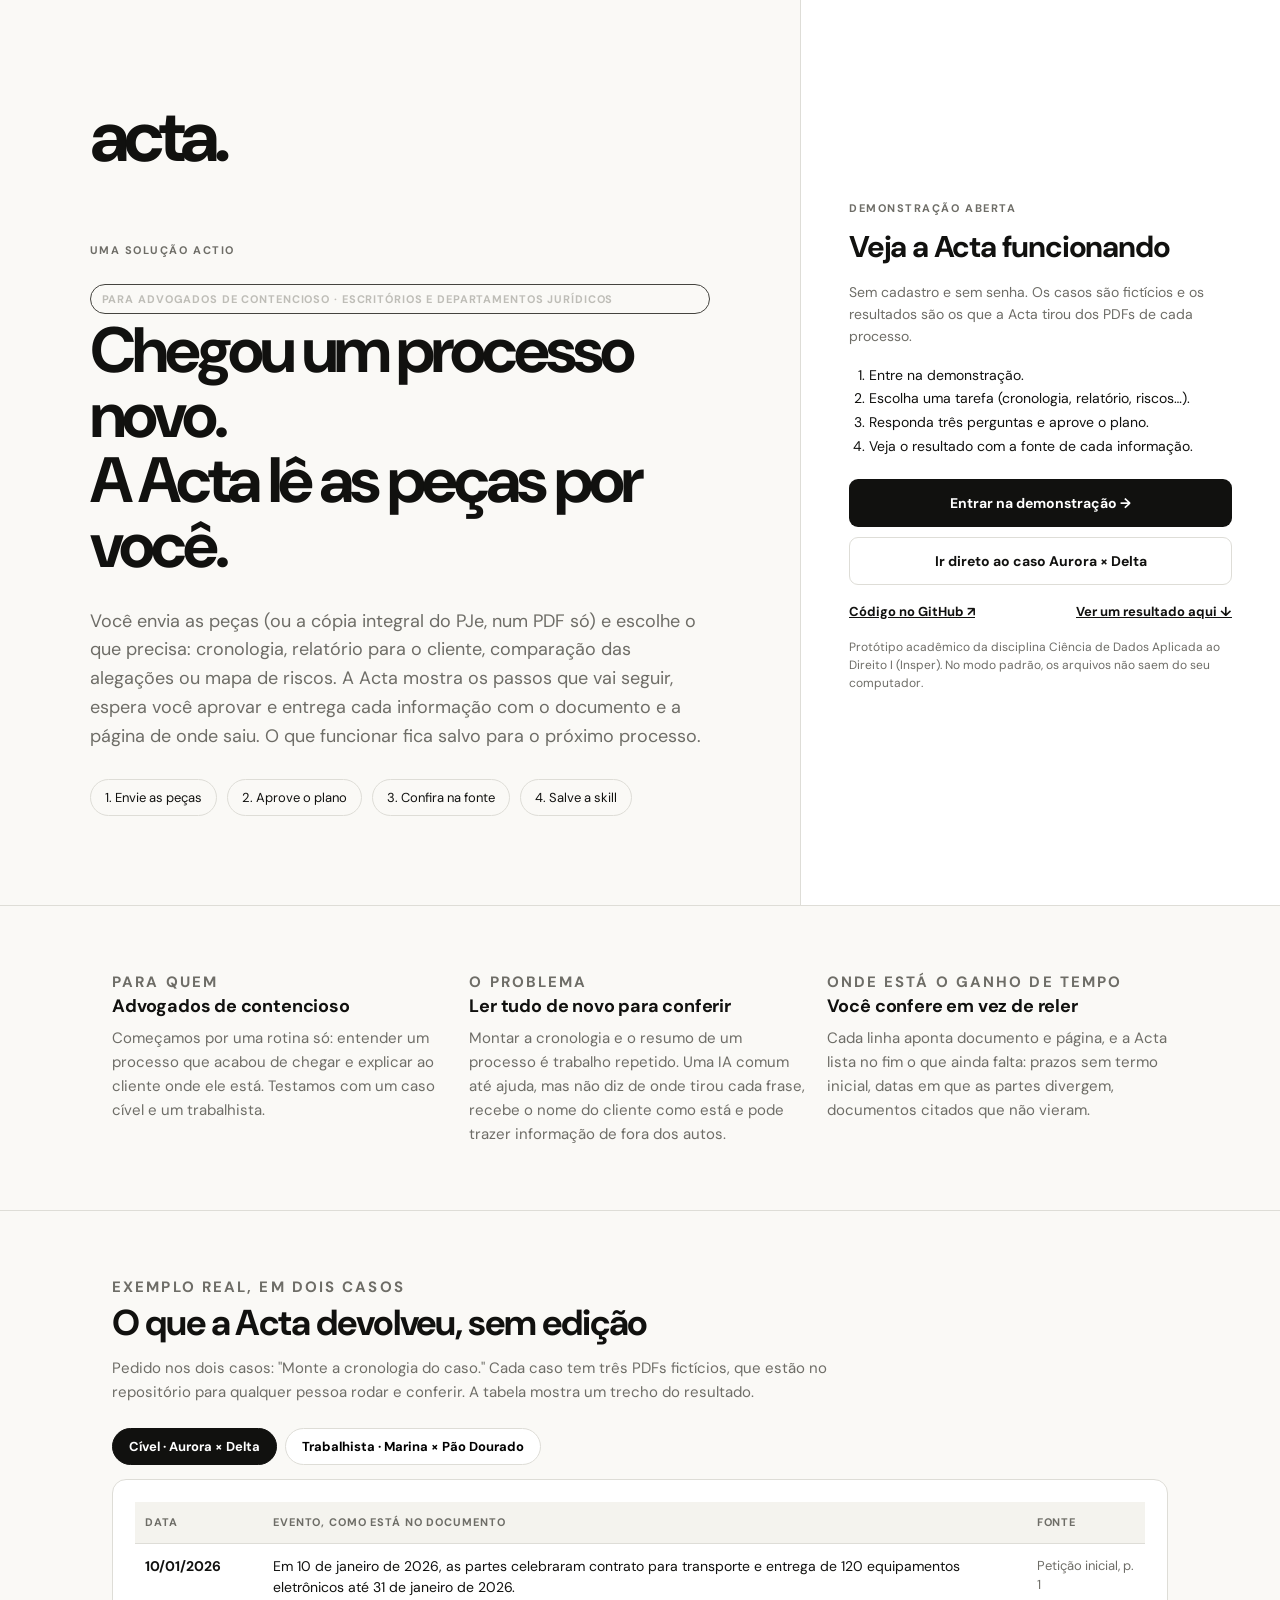
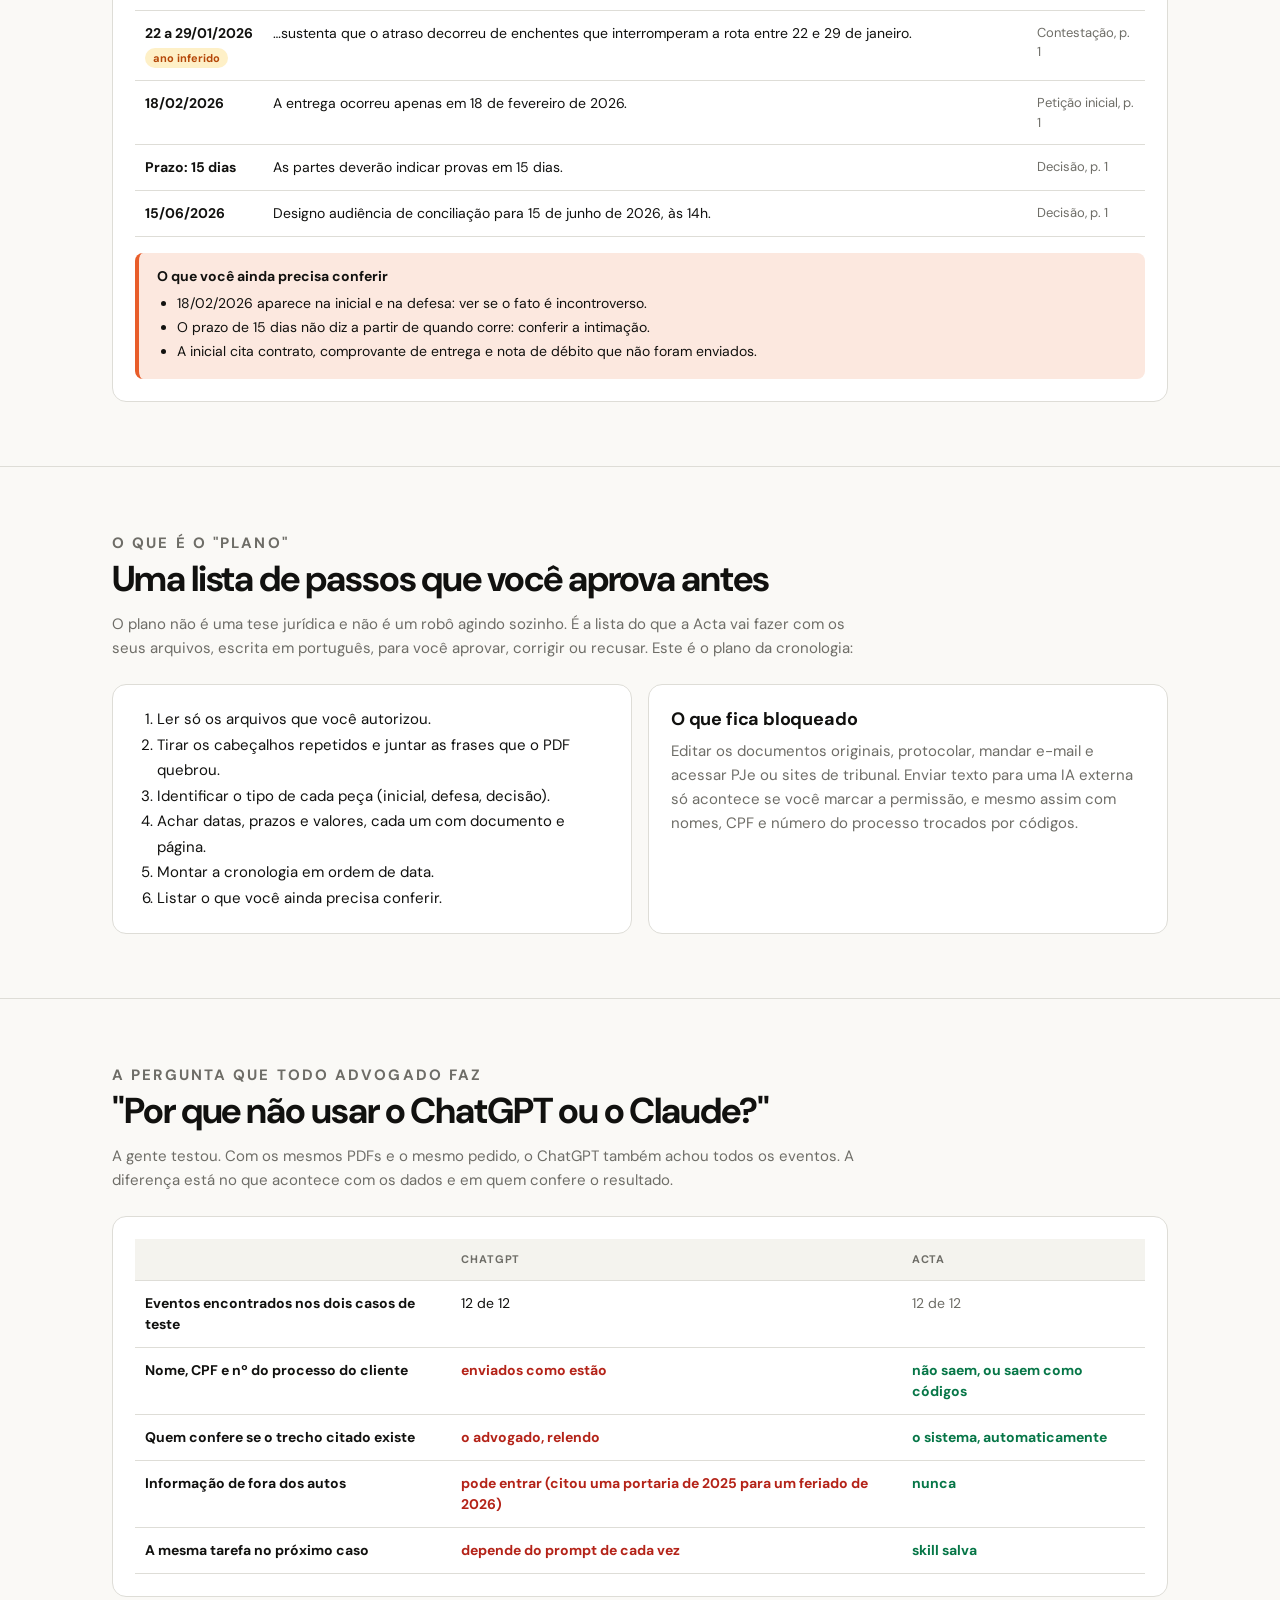
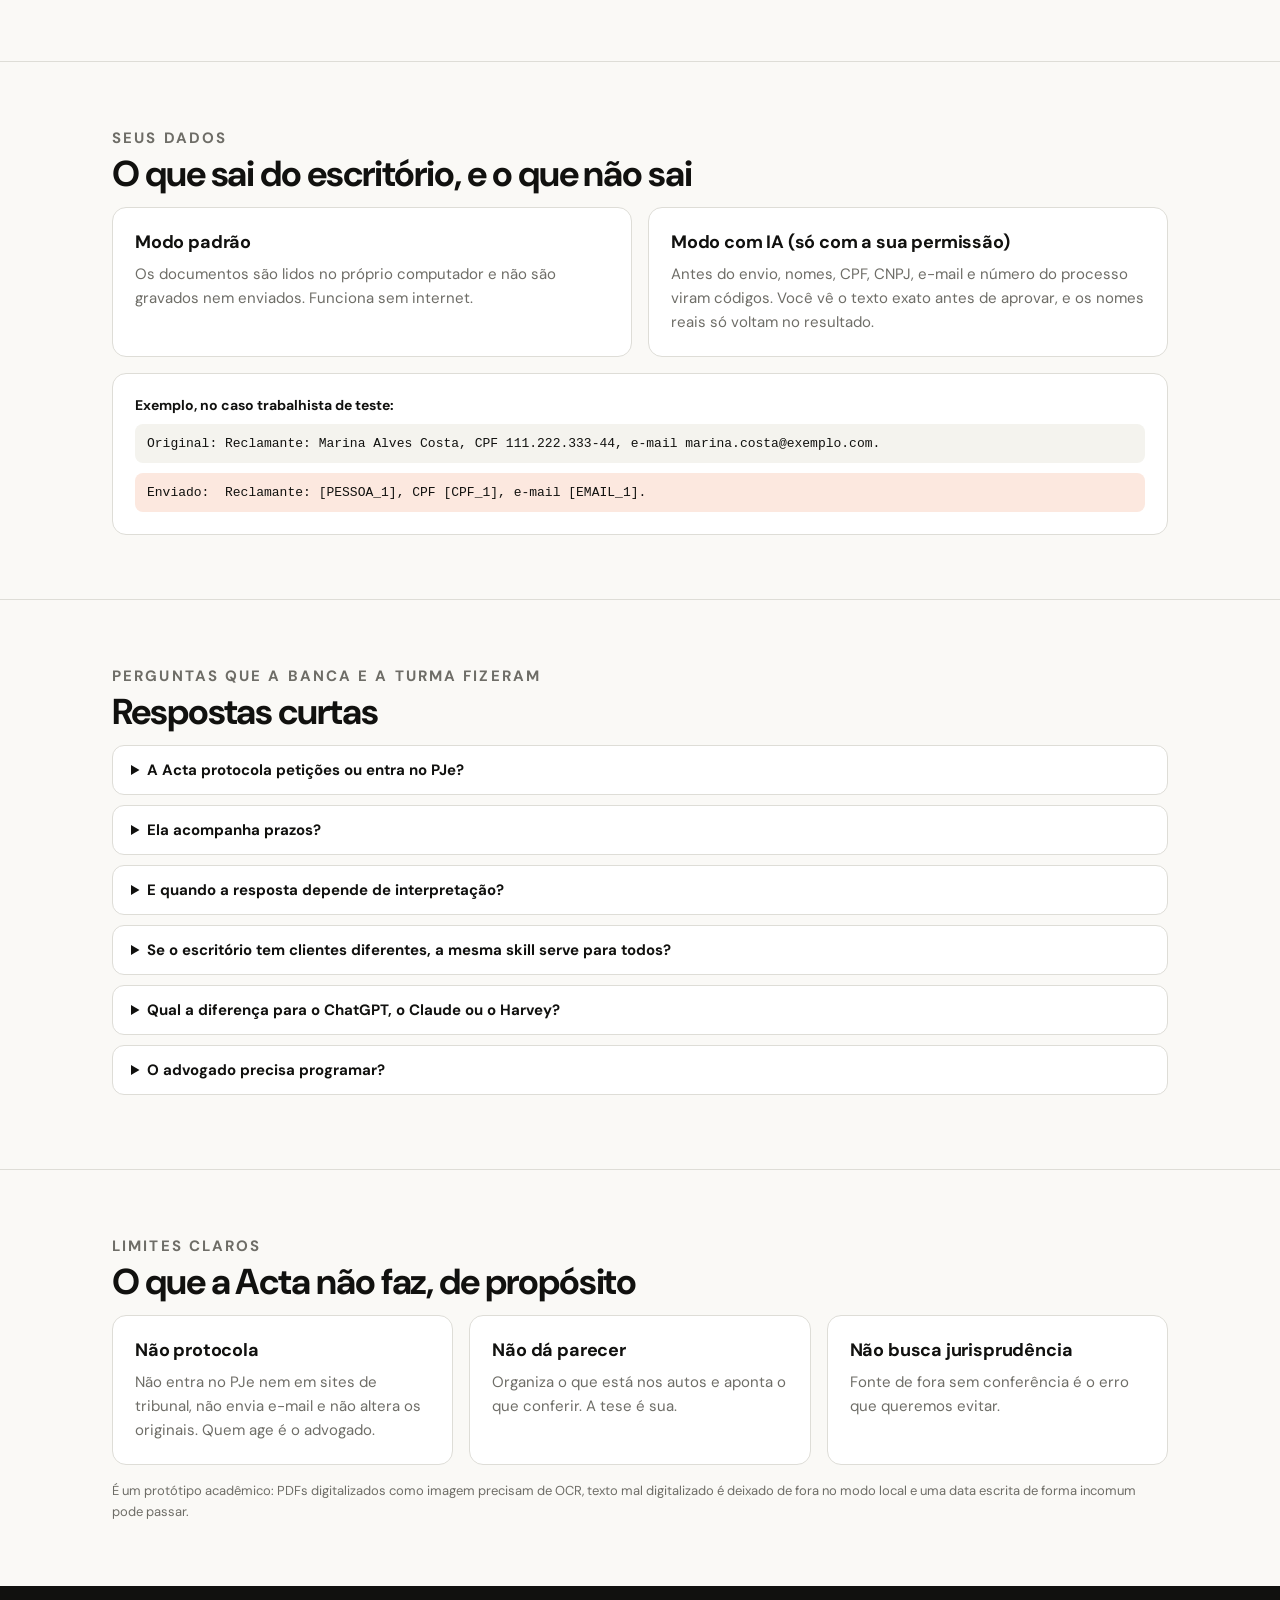
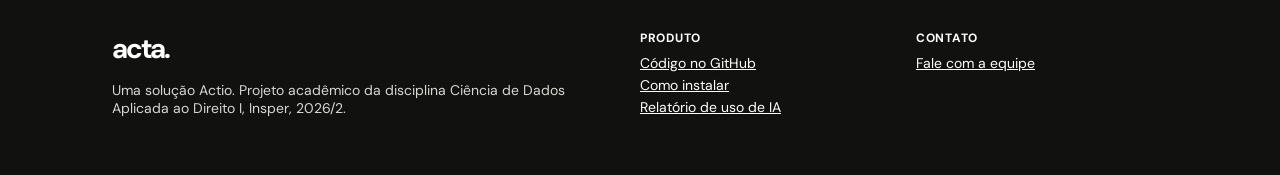
==== commit 1f6f6888: "Revisao completa: cronologia, relatorio, comparacao, organizacao e riscos testados numa copia integr" ====
--- a/docs/index.html
+++ b/docs/index.html
@@ -5,12 +5,12 @@
   <meta name="description" content="Acta, assistente de programação por IA para advogados."><meta name="robots" content="index,follow">
   <link rel="canonical" href="https://acta-contratos.insper-1495.chatgpt.site"><title>Acta | Construa suas ferramentas jurídicas</title>
   <link rel="preconnect" href="https://fonts.googleapis.com"><link rel="preconnect" href="https://fonts.gstatic.com" crossorigin>
-  <link href="https://fonts.googleapis.com/css2?family=DM+Sans:wght@400;500;600;700&display=swap" rel="stylesheet"><link rel="stylesheet" href="styles.css?v=9">
+  <link href="https://fonts.googleapis.com/css2?family=DM+Sans:wght@400;500;600;700&display=swap" rel="stylesheet"><link rel="stylesheet" href="styles.css?v=11">
 </head>
 <body>
   <div id="loginView"><main class="login-shell">
-    <section class="login-brand"><div class="logo logo-large">acta.</div><p class="eyebrow">Uma solução Actio</p><span class="business-badge">Para advogados de contencioso · escritórios e departamentos jurídicos</span><h1>Chegou um processo novo.<br>A Acta lê as peças por você.</h1><p class="lead">Você envia a inicial, a contestação e a decisão e escolhe o que precisa: cronologia, relatório para o cliente, comparação das alegações ou mapa de riscos. A Acta mostra os passos que vai seguir, espera você aprovar e entrega cada informação com o documento e a página de onde saiu. O que funcionar fica salvo para o próximo processo.</p><div class="hero-steps"><span>1. Envie as peças</span><span>2. Aprove o plano</span><span>3. Confira na fonte</span><span>4. Salve a skill</span></div></section>
-    <section class="login-panel"><div class="login-card"><p class="eyebrow">Demonstração aberta</p><h2>Veja a Acta funcionando</h2><p class="card-text">Sem cadastro e sem senha. Os casos são fictícios e os resultados são os que a Acta tirou dos PDFs de cada processo.</p><ol class="howto"><li>Entre na demonstração.</li><li>Escolha uma tarefa (cronologia, relatório, riscos…).</li><li>Responda três perguntas e aprove o plano.</li><li>Veja o resultado com a fonte de cada informação.</li></ol><button id="loginButton" class="button button-dark button-wide">Entrar na demonstração →</button><button id="openCase" class="button button-light button-wide">Ir direto ao caso Aurora × Delta</button><div class="card-links"><a href="https://github.com/marialuizajuca/acta" target="_blank">Código no GitHub ↗</a><a href="#landing-exemplo">Ver um resultado aqui ↓</a></div><p class="fine-print">Protótipo acadêmico da disciplina Ciência de Dados Aplicada ao Direito I (Insper). Não use documentos reais.</p></div></section>
+    <section class="login-brand"><div class="logo logo-large">acta.</div><p class="eyebrow">Uma solução Actio</p><span class="business-badge">Para advogados de contencioso · escritórios e departamentos jurídicos</span><h1>Chegou um processo novo.<br>A Acta lê as peças por você.</h1><p class="lead">Você envia as peças (ou a cópia integral do PJe, num PDF só) e escolhe o que precisa: cronologia, relatório para o cliente, comparação das alegações ou mapa de riscos. A Acta mostra os passos que vai seguir, espera você aprovar e entrega cada informação com o documento e a página de onde saiu. O que funcionar fica salvo para o próximo processo.</p><div class="hero-steps"><span>1. Envie as peças</span><span>2. Aprove o plano</span><span>3. Confira na fonte</span><span>4. Salve a skill</span></div></section>
+    <section class="login-panel"><div class="login-card"><p class="eyebrow">Demonstração aberta</p><h2>Veja a Acta funcionando</h2><p class="card-text">Sem cadastro e sem senha. Os casos são fictícios e os resultados são os que a Acta tirou dos PDFs de cada processo.</p><ol class="howto"><li>Entre na demonstração.</li><li>Escolha uma tarefa (cronologia, relatório, riscos…).</li><li>Responda três perguntas e aprove o plano.</li><li>Veja o resultado com a fonte de cada informação.</li></ol><button id="loginButton" class="button button-dark button-wide">Entrar na demonstração →</button><button id="openCase" class="button button-light button-wide">Ir direto ao caso Aurora × Delta</button><div class="card-links"><a href="https://github.com/marialuizajuca/acta" target="_blank">Código no GitHub ↗</a><a href="#landing-exemplo">Ver um resultado aqui ↓</a></div><p class="fine-print">Protótipo acadêmico da disciplina Ciência de Dados Aplicada ao Direito I (Insper). No modo padrão, os arquivos não saem do seu computador.</p></div></section>
   </main><div class="landing">
   <section class="l-section l-who"><div class="l-wrap"><div class="l-grid3">
     <div><p class="eyebrow">Para quem</p><h3>Advogados de contencioso</h3><p>Começamos por uma rotina só: entender um processo que acabou de chegar e explicar ao cliente onde ele está. Testamos com um caso cível e um trabalhista.</p></div>
@@ -89,7 +89,7 @@
       <div class="l-panel"><h3>Não dá parecer</h3><p>Organiza o que está nos autos e aponta o que conferir. A tese é sua.</p></div>
       <div class="l-panel"><h3>Não busca jurisprudência</h3><p>Fonte de fora sem conferência é o erro que queremos evitar.</p></div>
     </div>
-    <p class="l-note">É um protótipo acadêmico: o modo com IA ainda não foi testado com uma chave de verdade, PDFs digitalizados como imagem precisam de OCR e uma data escrita de forma incomum pode passar.</p>
+    <p class="l-note">É um protótipo acadêmico: PDFs digitalizados como imagem precisam de OCR, texto mal digitalizado é deixado de fora no modo local e uma data escrita de forma incomum pode passar.</p>
   </div></section>
 
   <footer class="l-footer"><div class="l-wrap l-foot">
@@ -173,10 +173,10 @@
 
         
 <section id="examples" class="view">
-          <div class="page-heading"><div><p class="eyebrow">Demonstrações com dados fictícios</p><h1>Veja o que entra e o que a Acta constrói.</h1><p>Cada exemplo mostra um problema jurídico concreto, os arquivos utilizados e a saída produzida.</p></div><button class="button button-dark nav-build">＋ Criar outra ferramenta</button></div>
+          <div class="page-heading"><div><p class="eyebrow">Demonstrações com dados fictícios</p><h1>Veja o que entra e o que a Acta constrói.</h1><p>Cada exemplo mostra um problema jurídico concreto, os arquivos utilizados e a saída produzida.</p></div><button class="button button-dark nav-build">＋ Começar uma tarefa</button></div>
           <div class="example-grid">
             <article class="example-card example-wide"><div class="example-head"><div><span class="example-number">01</span><h2>Cronologia processual</h2><p>Organiza atos e decisões em ordem temporal, sempre indicando a fonte.</p></div><span class="status-pill green">Demonstração pronta</span></div><div class="example-flow"><div><small>ENTRADA</small><div class="file-chips"><span>petição-inicial.pdf</span><span>contestação.pdf</span><span>decisão.pdf</span></div></div><div><small>PEDIDO</small><blockquote>“Monte uma cronologia e indique documento e página de cada evento.”</blockquote></div><div class="output-preview"><small>SAÍDA</small><div class="sample-row sample-header"><b>Data</b><b>Evento</b><b>Fonte</b></div><div class="sample-row"><span>10/01/2026</span><span>Contrato celebrado</span><span>Petição · p. 1</span></div><div class="sample-row"><span>18/02/2026</span><span>Entrega realizada</span><span>Petição e contestação</span></div><div class="sample-row"><span>15/06/2026</span><span>Audiência de conciliação</span><span>Decisão · p. 1</span></div></div></div><button class="button button-outline use-example" data-prompt="Monte a cronologia deste processo, em ordem de data, com o documento e a página de cada acontecimento.">Usar este exemplo →</button></article>
-            <article class="example-card"><div class="example-head"><div><span class="example-number">02</span><h2>Organizador de documentos</h2><p>Classifica um conjunto de arquivos por tipo, data e parte.</p></div></div><div class="compact-example"><div><small>ENTRADA</small><strong>18 PDFs sem organização</strong></div><span>→</span><div><small>RESULTADO</small><strong>5 categorias + índice</strong></div></div><div class="folder-preview"><span>01 · Petições <b>6</b></span><span>02 · Decisões <b>4</b></span><span>03 · Provas <b>8</b></span></div><button class="button button-outline use-example" data-prompt="Organize as peças deste processo por tipo e monte um índice dos arquivos.">Usar este exemplo →</button></article>
+            <article class="example-card"><div class="example-head"><div><span class="example-number">02</span><h2>Organizador de documentos</h2><p>Separa a cópia integral do PJe em peças e monta uma ficha para cada uma.</p></div></div><div class="compact-example"><div><small>ENTRADA</small><strong>Cópia integral do PJe (um PDF só)</strong></div><span>→</span><div><small>RESULTADO</small><strong>Uma ficha por peça</strong></div></div><div class="folder-preview"><span>Tipo da peça</span><span>Data de assinatura</span><span>Páginas e resumo</span></div><button class="button button-outline use-example" data-prompt="Organize as peças deste processo por tipo e monte um índice dos arquivos.">Usar este exemplo →</button></article>
             <article class="example-card"><div class="example-head"><div><span class="example-number">03</span><h2>Comparador de versões</h2><p>Mostra exatamente o que mudou entre dois documentos.</p></div></div><div class="file-chips"><span>contrato_v1.docx</span><span>contrato_v2.docx</span></div><div class="change-list"><span class="change added">+ Prazo alterado para 24 meses</span><span class="change removed">− Multa de 20% removida</span><span class="change review">! Foro exige conferência</span></div><span class="soon">Ideia para uma próxima versão: ainda não está nesta demonstração</span></article>
             <article class="example-card"><div class="example-head"><div><span class="example-number">04</span><h2>Checklist de atendimento</h2><p>Transforma o tipo de caso em perguntas e documentos necessários.</p></div></div><div class="check-preview"><label><input type="checkbox" checked disabled> Identificar partes envolvidas</label><label><input type="checkbox" checked disabled> Registrar datas relevantes</label><label><input type="checkbox" disabled> Solicitar documentos pendentes</label><label><input type="checkbox" disabled> Definir próximos passos</label></div><span class="soon">Ideia para uma próxima versão: ainda não está nesta demonstração</span></article>
           </div>
@@ -189,11 +189,12 @@
 <p class="hint-text">Aberta dentro do Claude, a Acta usa o próprio Claude, sem chave. Fora dele, cole uma chave de API da Anthropic ou da OpenAI. A chave fica guardada só neste navegador e vai direto para o provedor.</p>
 <div class="ai-form"><label>Provedor<select id="aiProvider"><option value="anthropic">Anthropic (Claude)</option><option value="openai">OpenAI (ChatGPT)</option></select></label><label>Chave de API<input id="aiKey" type="password" placeholder="sk-..."></label><label>Modelo (opcional)<input id="aiModel" placeholder="padrão"></label></div>
 <div class="ai-actions"><button id="aiSave" class="button button-dark">Salvar e conectar</button><button id="aiRemove" class="button button-light">Remover chave</button></div>
-<label class="office-prompt">Preferências do escritório (opcional, vale para a IA)<textarea id="officePrompt" rows="3" placeholder="Ex.: chame as partes de parte autora e parte ré; destaque prazos."></textarea></label></article><div class="axis-grid"><article class="axis-card"><span>01</span><h2>Prompt de sistema</h2><p>Comportamento padrão da Acta em todas as tarefas.</p><div class="axis-content">Perguntar o objetivo jurídico, preservar o sigilo, explicar escolhas, evitar conclusões sem fonte e propor critérios de conferência.</div><button class="text-button">Editar instruções</button></article><article class="axis-card"><span>02</span><h2>Skills</h2><p>Habilidades reutilizáveis construídas pelo advogado.</p><div class="axis-content">Cada skill armazena o procedimento, os critérios de teste e as permissões necessárias para uma tarefa repetitiva.</div><button class="text-button nav-skills">Abrir biblioteca</button></article><article class="axis-card"><span>03</span><h2>Modo de planejamento</h2><p>A Acta apresenta etapas antes de executar.</p><div class="axis-content"><label class="switch-row">Exigir aprovação para todo plano <input type="checkbox" checked></label><label class="switch-row">Mostrar critérios de teste <input type="checkbox" checked></label></div><button class="text-button">Configurar planejamento</button></article><article class="axis-card"><span>04</span><h2>Permissões</h2><p>Controle sobre arquivos, comandos e dados.</p><div class="axis-content"><label class="switch-row">Pedir antes de editar arquivos <input type="checkbox" checked></label><label class="switch-row">Bloquear envio externo <input type="checkbox" checked></label><label class="switch-row">Com IA ligada, enviar só texto anonimizado <input type="checkbox" checked disabled></label></div><button class="text-button">Revisar permissões</button></article></div></section>
+<label class="office-prompt">Preferências do escritório (opcional, vale para a IA)<textarea id="officePrompt" rows="3" placeholder="Ex.: chame as partes de parte autora e parte ré; destaque prazos."></textarea></label></article><div class="axis-grid"><article class="axis-card"><span>01</span><h2>Regras fixas da Acta</h2><p>Valem em todas as tarefas, com ou sem IA.</p><div class="axis-content">Usar só o que está nos documentos; dar documento, página e trecho literal de cada informação; não inventar lei, data ou valor; mostrar as duas versões quando as partes divergem; terminar com o que o advogado precisa conferir.</div><button class="text-button" id="editOffice">Editar preferências do escritório</button></article><article class="axis-card"><span>02</span><h2>Skills</h2><p>Tarefas salvas pelo advogado.</p><div class="axis-content">Cada skill guarda o pedido, o contexto e o plano aprovado. Para usar, escolha os arquivos do novo processo e rode.</div><button class="text-button nav-skills">Abrir biblioteca</button></article><article class="axis-card"><span>03</span><h2>Modo de planejamento</h2><p>O que acontece antes de executar.</p><div class="axis-content"><label class="switch-row">Mostrar o plano e esperar minha aprovação <input type="checkbox" id="prefApprove"></label><label class="switch-row">Mostrar os critérios de conferência no plano <input type="checkbox" id="prefTests"></label></div></article><article class="axis-card"><span>04</span><h2>Permissões</h2><p>Controle sobre arquivos e dados.</p><div class="axis-content"><label class="switch-row">Alterar os arquivos originais <b>nunca</b></label><label class="switch-row">Bloquear qualquer envio para IA (sigilo total) <input type="checkbox" id="prefBlockAi"></label><label class="switch-row">Com IA, enviar só texto anonimizado <input type="checkbox" checked disabled></label></div></article></div>
+        </section>
         <section id="history" class="view"><div class="page-heading"><div><p class="eyebrow">Registro de execução</p><h1>Histórico</h1><p>Cada execução feita neste navegador: tarefa, arquivos, modo e o que foi enviado para fora.</p></div><button id="clearHistory" class="button button-light">Limpar histórico</button></div><article class="panel history-panel" id="historyList"></article></section>
       </main>
     </div>
   </div>
-  <div id="toast" class="toast" role="status"></div><script src="vendor/pdf.min.js"></script><script>pdfjsLib.GlobalWorkerOptions.workerSrc="vendor/pdf.worker.min.js";</script><script src="vendor/mammoth.browser.min.js"></script><script src="acta-engine.js?v=9"></script><script src="acta-ai.js?v=9"></script><script src="app.js?v=9"></script>
+  <div id="toast" class="toast" role="status"></div><script src="vendor/pdf.min.js"></script><script>pdfjsLib.GlobalWorkerOptions.workerSrc="vendor/pdf.worker.min.js";</script><script src="vendor/mammoth.browser.min.js"></script><script src="acta-engine.js?v=11"></script><script src="acta-ai.js?v=11"></script><script src="app.js?v=11"></script>
 </body>
 </html>
--- a/docs/styles.css
+++ b/docs/styles.css
@@ -119,3 +119,5 @@
 @media(max-width:760px){.r-two,.ai-form{grid-template-columns:1fr}}
 .r-quote{display:block;font-size:12px;color:var(--ink);background:var(--soft);border-left:3px solid var(--line);padding:6px 8px;margin:8px 0;font-style:italic}.r-risks article{display:flex;flex-direction:column}
 .r-risks .r-badge{align-self:flex-start}
+.r-table hr{border:0;border-top:1px dashed var(--line);margin:8px 0}
+.composer-footer .ai-switch span{display:inline;font-size:12px}
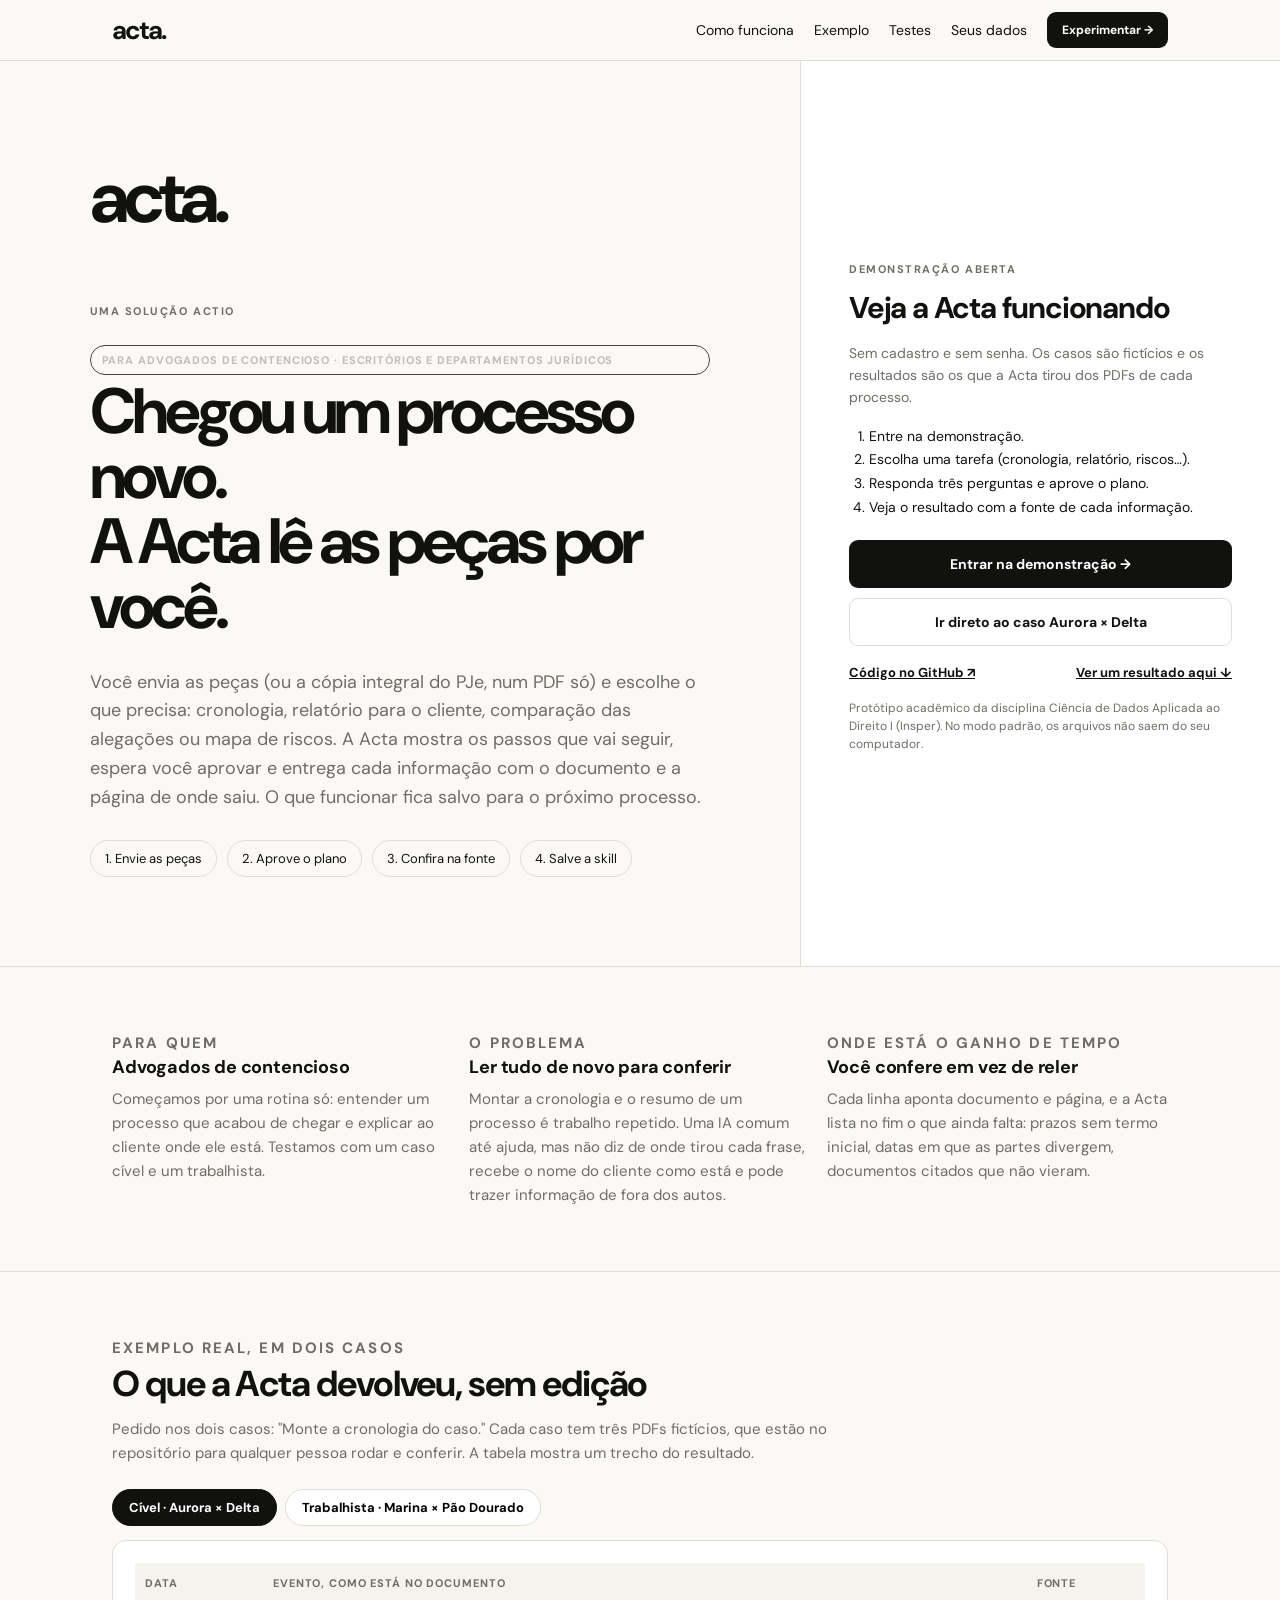
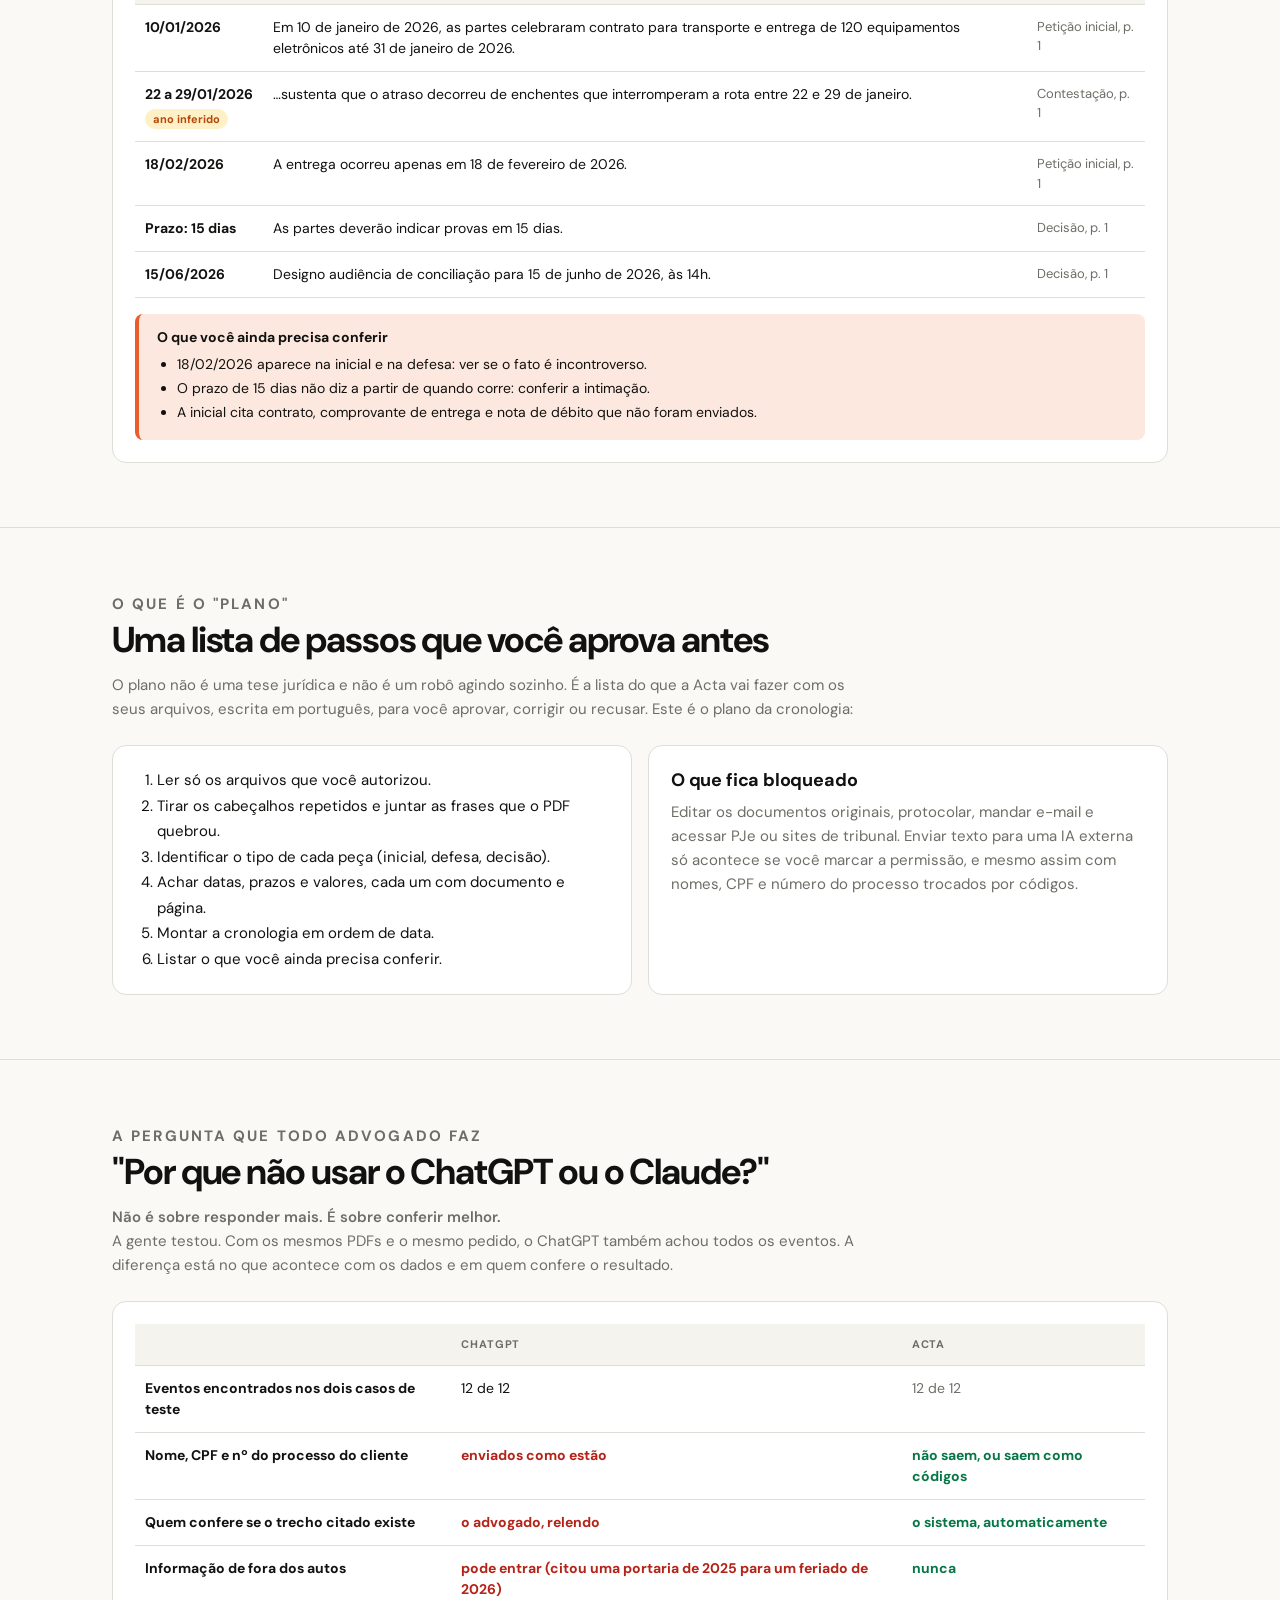
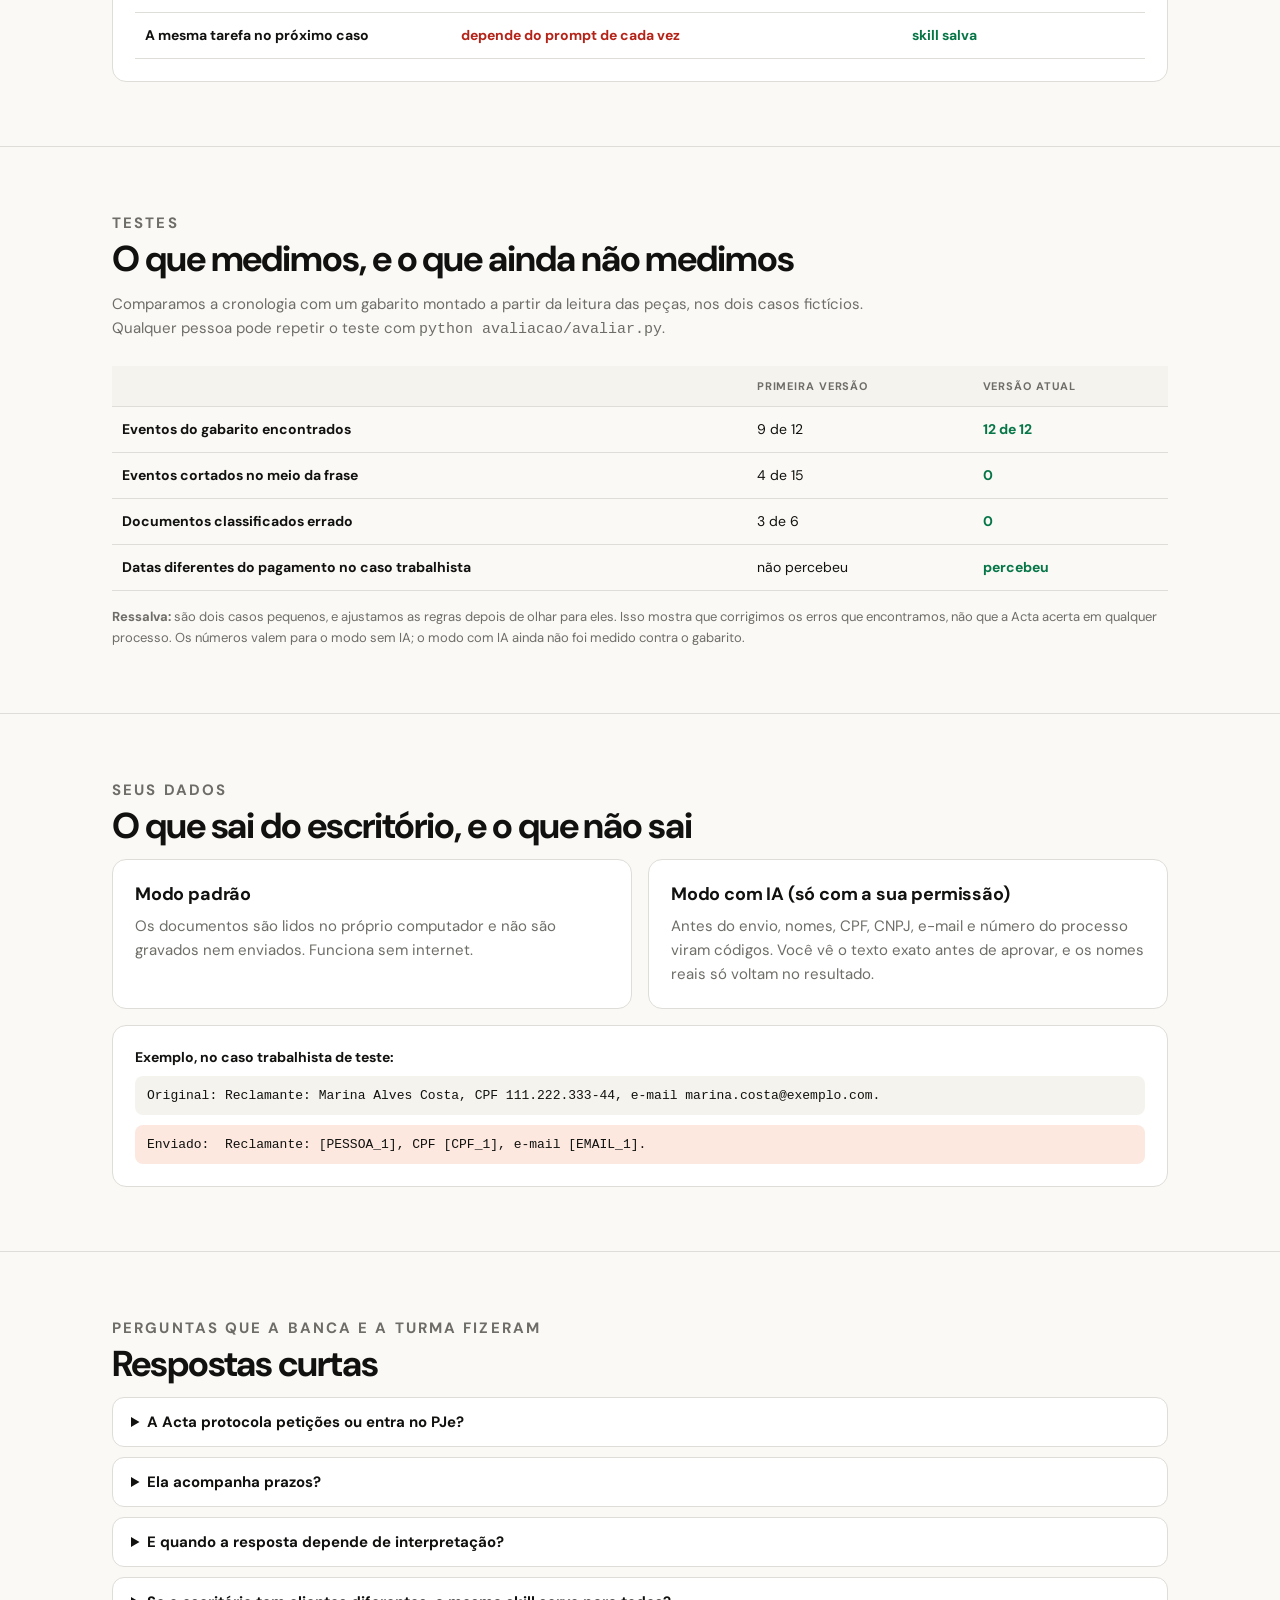
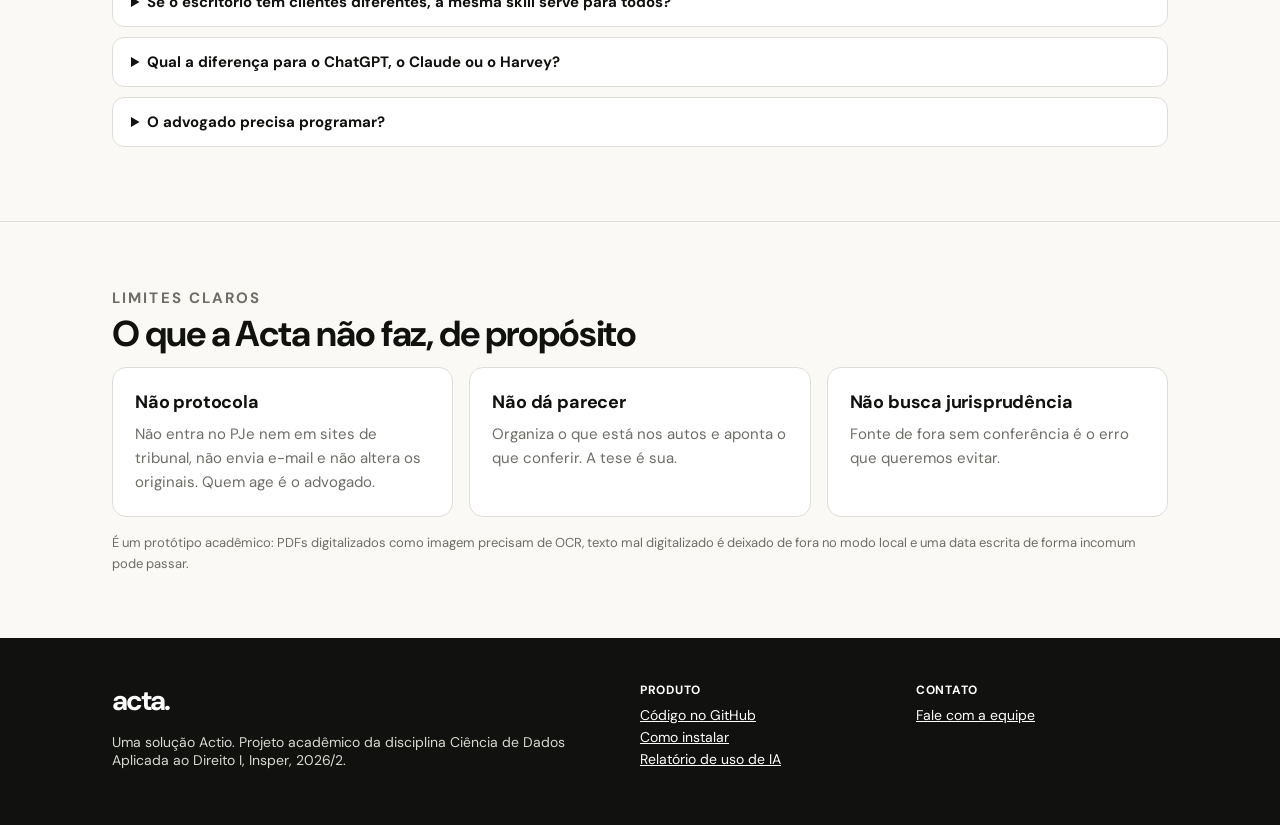
==== commit 21eee6e6: "Pagina inicial com menu, secao de testes com ressalva e exportacao em planilha Co-Authored-By: Claud" ====
--- a/docs/index.html
+++ b/docs/index.html
@@ -5,14 +5,14 @@
   <meta name="description" content="Acta, assistente de programação por IA para advogados."><meta name="robots" content="index,follow">
   <link rel="canonical" href="https://acta-contratos.insper-1495.chatgpt.site"><title>Acta | Construa suas ferramentas jurídicas</title>
   <link rel="preconnect" href="https://fonts.googleapis.com"><link rel="preconnect" href="https://fonts.gstatic.com" crossorigin>
-  <link href="https://fonts.googleapis.com/css2?family=DM+Sans:wght@400;500;600;700&display=swap" rel="stylesheet"><link rel="stylesheet" href="styles.css?v=11">
+  <link href="https://fonts.googleapis.com/css2?family=DM+Sans:wght@400;500;600;700&display=swap" rel="stylesheet"><link rel="stylesheet" href="styles.css?v=12">
 </head>
 <body>
-  <div id="loginView"><main class="login-shell">
+  <div id="loginView"><nav class="l-topnav"><div class="l-wrap l-topnav-in"><a href="#" class="logo" onclick="scrollTo({top:0,behavior:'smooth'});return false">acta.</a><div class="l-toplinks"><a href="#landing-como">Como funciona</a><a href="#landing-exemplo">Exemplo</a><a href="#landing-testes">Testes</a><a href="#landing-dados">Seus dados</a><button type="button" class="button button-dark l-try">Experimentar →</button></div></div></nav><main class="login-shell">
     <section class="login-brand"><div class="logo logo-large">acta.</div><p class="eyebrow">Uma solução Actio</p><span class="business-badge">Para advogados de contencioso · escritórios e departamentos jurídicos</span><h1>Chegou um processo novo.<br>A Acta lê as peças por você.</h1><p class="lead">Você envia as peças (ou a cópia integral do PJe, num PDF só) e escolhe o que precisa: cronologia, relatório para o cliente, comparação das alegações ou mapa de riscos. A Acta mostra os passos que vai seguir, espera você aprovar e entrega cada informação com o documento e a página de onde saiu. O que funcionar fica salvo para o próximo processo.</p><div class="hero-steps"><span>1. Envie as peças</span><span>2. Aprove o plano</span><span>3. Confira na fonte</span><span>4. Salve a skill</span></div></section>
     <section class="login-panel"><div class="login-card"><p class="eyebrow">Demonstração aberta</p><h2>Veja a Acta funcionando</h2><p class="card-text">Sem cadastro e sem senha. Os casos são fictícios e os resultados são os que a Acta tirou dos PDFs de cada processo.</p><ol class="howto"><li>Entre na demonstração.</li><li>Escolha uma tarefa (cronologia, relatório, riscos…).</li><li>Responda três perguntas e aprove o plano.</li><li>Veja o resultado com a fonte de cada informação.</li></ol><button id="loginButton" class="button button-dark button-wide">Entrar na demonstração →</button><button id="openCase" class="button button-light button-wide">Ir direto ao caso Aurora × Delta</button><div class="card-links"><a href="https://github.com/marialuizajuca/acta" target="_blank">Código no GitHub ↗</a><a href="#landing-exemplo">Ver um resultado aqui ↓</a></div><p class="fine-print">Protótipo acadêmico da disciplina Ciência de Dados Aplicada ao Direito I (Insper). No modo padrão, os arquivos não saem do seu computador.</p></div></section>
   </main><div class="landing">
-  <section class="l-section l-who"><div class="l-wrap"><div class="l-grid3">
+  <section class="l-section l-who" id="landing-como"><div class="l-wrap"><div class="l-grid3">
     <div><p class="eyebrow">Para quem</p><h3>Advogados de contencioso</h3><p>Começamos por uma rotina só: entender um processo que acabou de chegar e explicar ao cliente onde ele está. Testamos com um caso cível e um trabalhista.</p></div>
     <div><p class="eyebrow">O problema</p><h3>Ler tudo de novo para conferir</h3><p>Montar a cronologia e o resumo de um processo é trabalho repetido. Uma IA comum até ajuda, mas não diz de onde tirou cada frase, recebe o nome do cliente como está e pode trazer informação de fora dos autos.</p></div>
     <div><p class="eyebrow">Onde está o ganho de tempo</p><h3>Você confere em vez de reler</h3><p>Cada linha aponta documento e página, e a Acta lista no fim o que ainda falta: prazos sem termo inicial, datas em que as partes divergem, documentos citados que não vieram.</p></div>
@@ -48,7 +48,7 @@
   </div></section>
 
   <section class="l-section"><div class="l-wrap">
-    <p class="eyebrow">A pergunta que todo advogado faz</p><h2>"Por que não usar o ChatGPT ou o Claude?"</h2>
+    <p class="eyebrow">A pergunta que todo advogado faz</p><h2>"Por que não usar o ChatGPT ou o Claude?"</h2><p class="l-lead">Não é sobre responder mais. É sobre conferir melhor.</p>
     <p class="l-sub">A gente testou. Com os mesmos PDFs e o mesmo pedido, o ChatGPT também achou todos os eventos. A diferença está no que acontece com os dados e em quem confere o resultado.</p>
     <div class="l-panel"><table class="l-table l-cmp"><thead><tr><th></th><th>ChatGPT</th><th>Acta</th></tr></thead><tbody>
       <tr><td>Eventos encontrados nos dois casos de teste</td><td>12 de 12</td><td>12 de 12</td></tr>
@@ -59,7 +59,18 @@
     </tbody></table></div>
   </div></section>
 
-  <section class="l-section"><div class="l-wrap">
+  <section class="l-section" id="landing-testes"><div class="l-wrap">
+    <p class="eyebrow">Testes</p><h2>O que medimos, e o que ainda não medimos</h2>
+    <p class="l-sub">Comparamos a cronologia com um gabarito montado a partir da leitura das peças, nos dois casos fictícios. Qualquer pessoa pode repetir o teste com <code>python avaliacao/avaliar.py</code>.</p>
+    <div class="l-table-wrap"><table class="l-table"><thead><tr><th></th><th>Primeira versão</th><th>Versão atual</th></tr></thead><tbody>
+      <tr><td>Eventos do gabarito encontrados</td><td>9 de 12</td><td><b>12 de 12</b></td></tr>
+      <tr><td>Eventos cortados no meio da frase</td><td>4 de 15</td><td><b>0</b></td></tr>
+      <tr><td>Documentos classificados errado</td><td>3 de 6</td><td><b>0</b></td></tr>
+      <tr><td>Datas diferentes do pagamento no caso trabalhista</td><td>não percebeu</td><td><b>percebeu</b></td></tr>
+    </tbody></table></div>
+    <p class="l-note"><b>Ressalva:</b> são dois casos pequenos, e ajustamos as regras depois de olhar para eles. Isso mostra que corrigimos os erros que encontramos, não que a Acta acerta em qualquer processo. Os números valem para o modo sem IA; o modo com IA ainda não foi medido contra o gabarito.</p>
+  </div></section>
+<section class="l-section" id="landing-dados"><div class="l-wrap">
     <p class="eyebrow">Seus dados</p><h2>O que sai do escritório, e o que não sai</h2>
     <div class="l-grid2">
       <div class="l-panel"><h3>Modo padrão</h3><p>Os documentos são lidos no próprio computador e não são gravados nem enviados. Funciona sem internet.</p></div>
@@ -148,7 +159,7 @@
   <div id="resultStage" class="stage">
     <div class="split-heading"><div><p class="eyebrow" id="resEyebrow">Resultado</p><h1 id="resTitle">Pronto.</h1><p id="resSub">Confira na fonte antes de usar.</p></div><span class="status-pill green" id="resPill">Concluído</span></div>
     <div id="resultNote" class="task-note is-hidden"></div>
-    <div class="result-layout"><article class="panel tool-preview"><div class="tool-header"><div class="tool-icon" id="toolIcon">C</div><div><h2 id="toolTitle">Resultado</h2><p id="toolMeta"></p></div><div class="tool-actions"><button id="rerun" class="button button-light">Executar de novo</button><button id="download" class="button button-light">Baixar (.md)</button><button id="copyMd" class="button button-light">Copiar</button></div></div><div id="resultBody"></div><div id="resultPending" class="r-pending is-hidden"><b>O que você ainda precisa conferir</b><ul></ul></div><div id="resultChecks" class="test-log"></div></article>
+    <div class="result-layout"><article class="panel tool-preview"><div class="tool-header"><div class="tool-icon" id="toolIcon">C</div><div><h2 id="toolTitle">Resultado</h2><p id="toolMeta"></p></div><div class="tool-actions"><button id="rerun" class="button button-light">Executar de novo</button><button id="download" class="button button-light">Baixar (.md)</button><button id="copyMd" class="button button-light">Copiar</button><button id="downloadCsv" class="button button-light">Planilha (.csv)</button></div></div><div id="resultBody"></div><div id="resultPending" class="r-pending is-hidden"><b>O que você ainda precisa conferir</b><ul></ul></div><div id="resultChecks" class="test-log"></div></article>
       <aside class="panel save-card" id="saveCard"><p class="eyebrow">Salvar como skill</p><h2>Repita no próximo processo.</h2><label>Nome da skill<input id="skillName" value="Cronologia processual"></label><label>Descrição<textarea id="skillDesc" rows="3"></textarea></label><button id="saveSkill" class="button button-dark button-wide">Salvar na biblioteca</button><p class="fine-print">A skill guarda o pedido, o contexto e o plano aprovado. Na próxima vez, basta escolher os arquivos e rodar.</p></aside></div>
   </div>
 </section>
@@ -195,6 +206,6 @@
       </main>
     </div>
   </div>
-  <div id="toast" class="toast" role="status"></div><script src="vendor/pdf.min.js"></script><script>pdfjsLib.GlobalWorkerOptions.workerSrc="vendor/pdf.worker.min.js";</script><script src="vendor/mammoth.browser.min.js"></script><script src="acta-engine.js?v=11"></script><script src="acta-ai.js?v=11"></script><script src="app.js?v=11"></script>
+  <div id="toast" class="toast" role="status"></div><script src="vendor/pdf.min.js"></script><script>pdfjsLib.GlobalWorkerOptions.workerSrc="vendor/pdf.worker.min.js";</script><script src="vendor/mammoth.browser.min.js"></script><script src="acta-engine.js?v=12"></script><script src="acta-ai.js?v=12"></script><script src="app.js?v=12"></script>
 </body>
 </html>
--- a/docs/styles.css
+++ b/docs/styles.css
@@ -121,3 +121,9 @@
 .r-risks .r-badge{align-self:flex-start}
 .r-table hr{border:0;border-top:1px dashed var(--line);margin:8px 0}
 .composer-footer .ai-switch span{display:inline;font-size:12px}
+.l-topnav{position:sticky;top:0;z-index:20;background:rgba(250,249,246,.92);backdrop-filter:blur(10px);border-bottom:1px solid var(--line)}.l-topnav-in{display:flex;justify-content:space-between;align-items:center;height:60px}.l-topnav .logo{font-size:26px;text-decoration:none;color:var(--ink)}.l-toplinks{display:flex;gap:20px;align-items:center}.l-toplinks a{color:var(--ink);text-decoration:none;font-size:14px}.l-toplinks a:hover{color:var(--orange)}.l-try{padding:9px 14px}
+.l-lead{font-size:20px;font-weight:600;margin:-6px 0 12px}.l-table-wrap{overflow-x:auto}
+section[id^="landing-"]{scroll-margin-top:70px}
+:focus-visible{outline:3px solid var(--orange);outline-offset:2px}
+@media(max-width:760px){.l-toplinks a{display:none}}
+#landing-testes td{font-size:14px}#landing-testes td b{color:var(--green);font-size:14px}
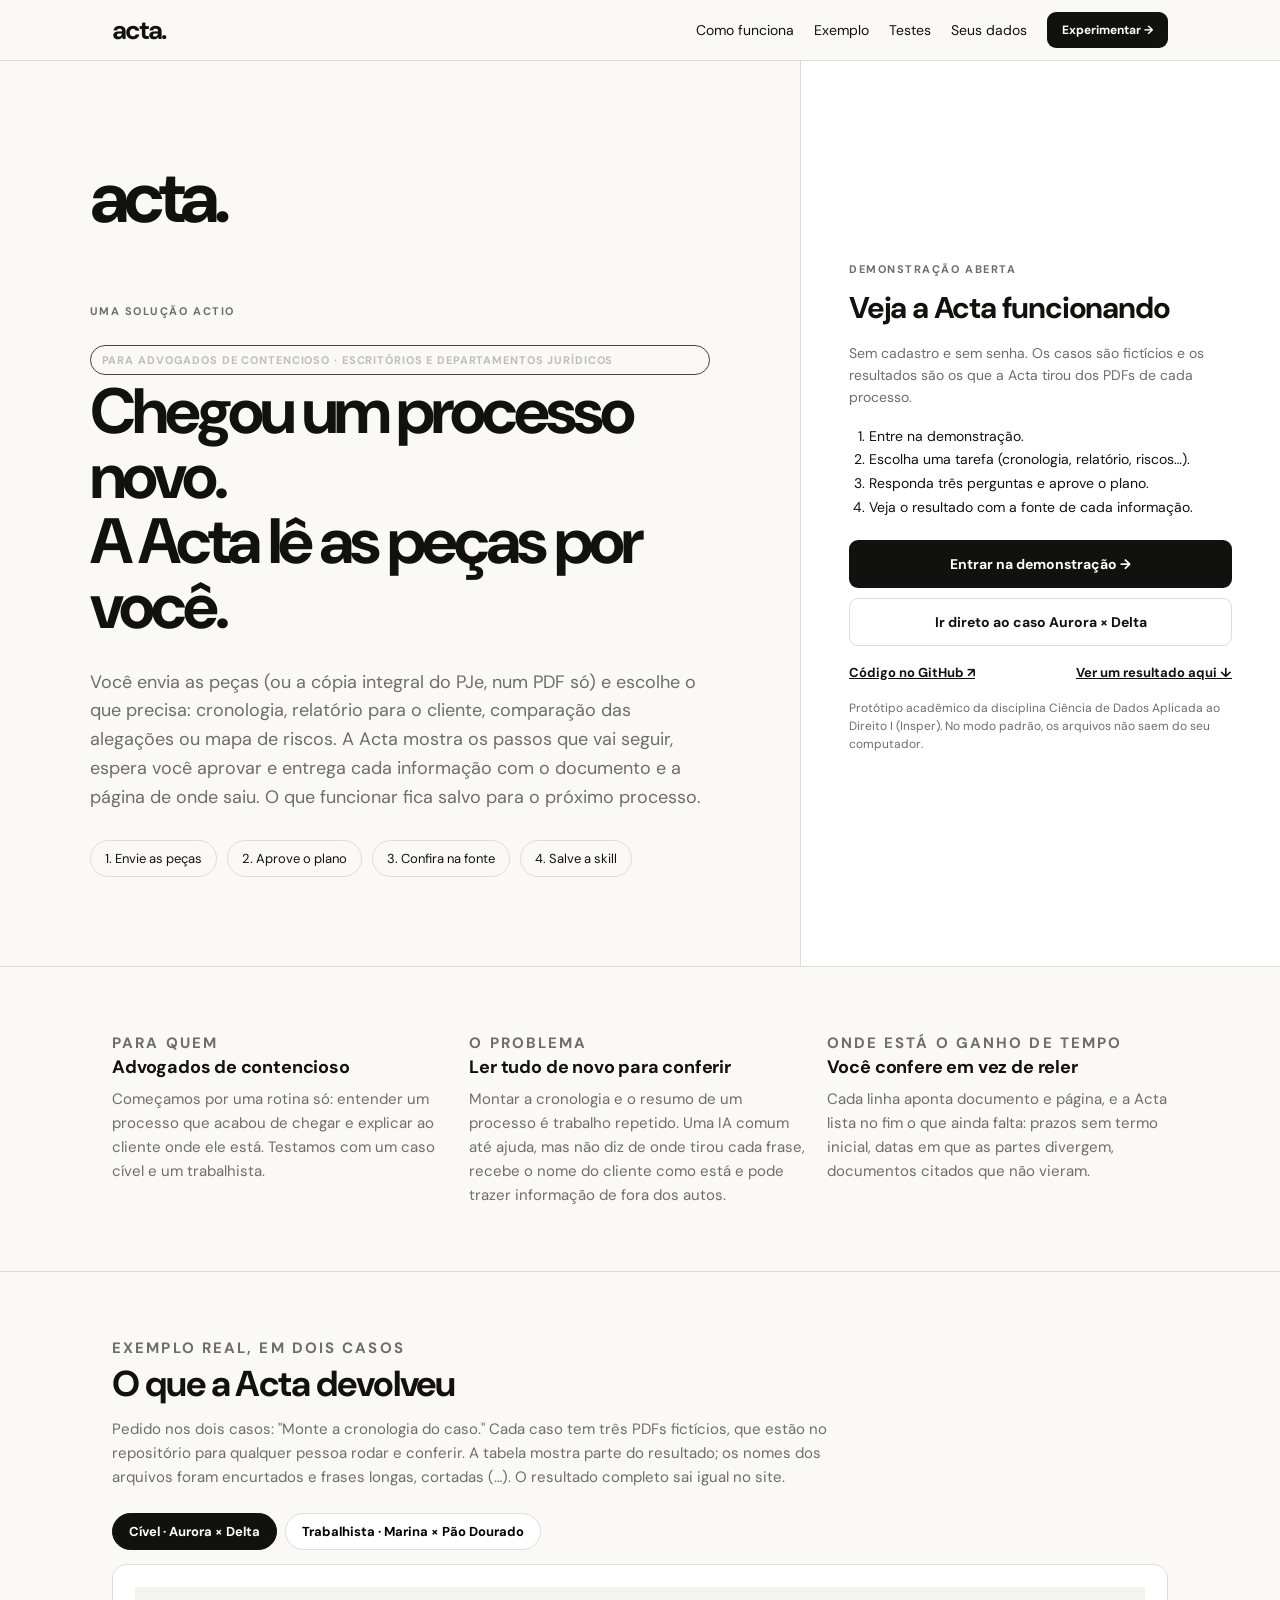
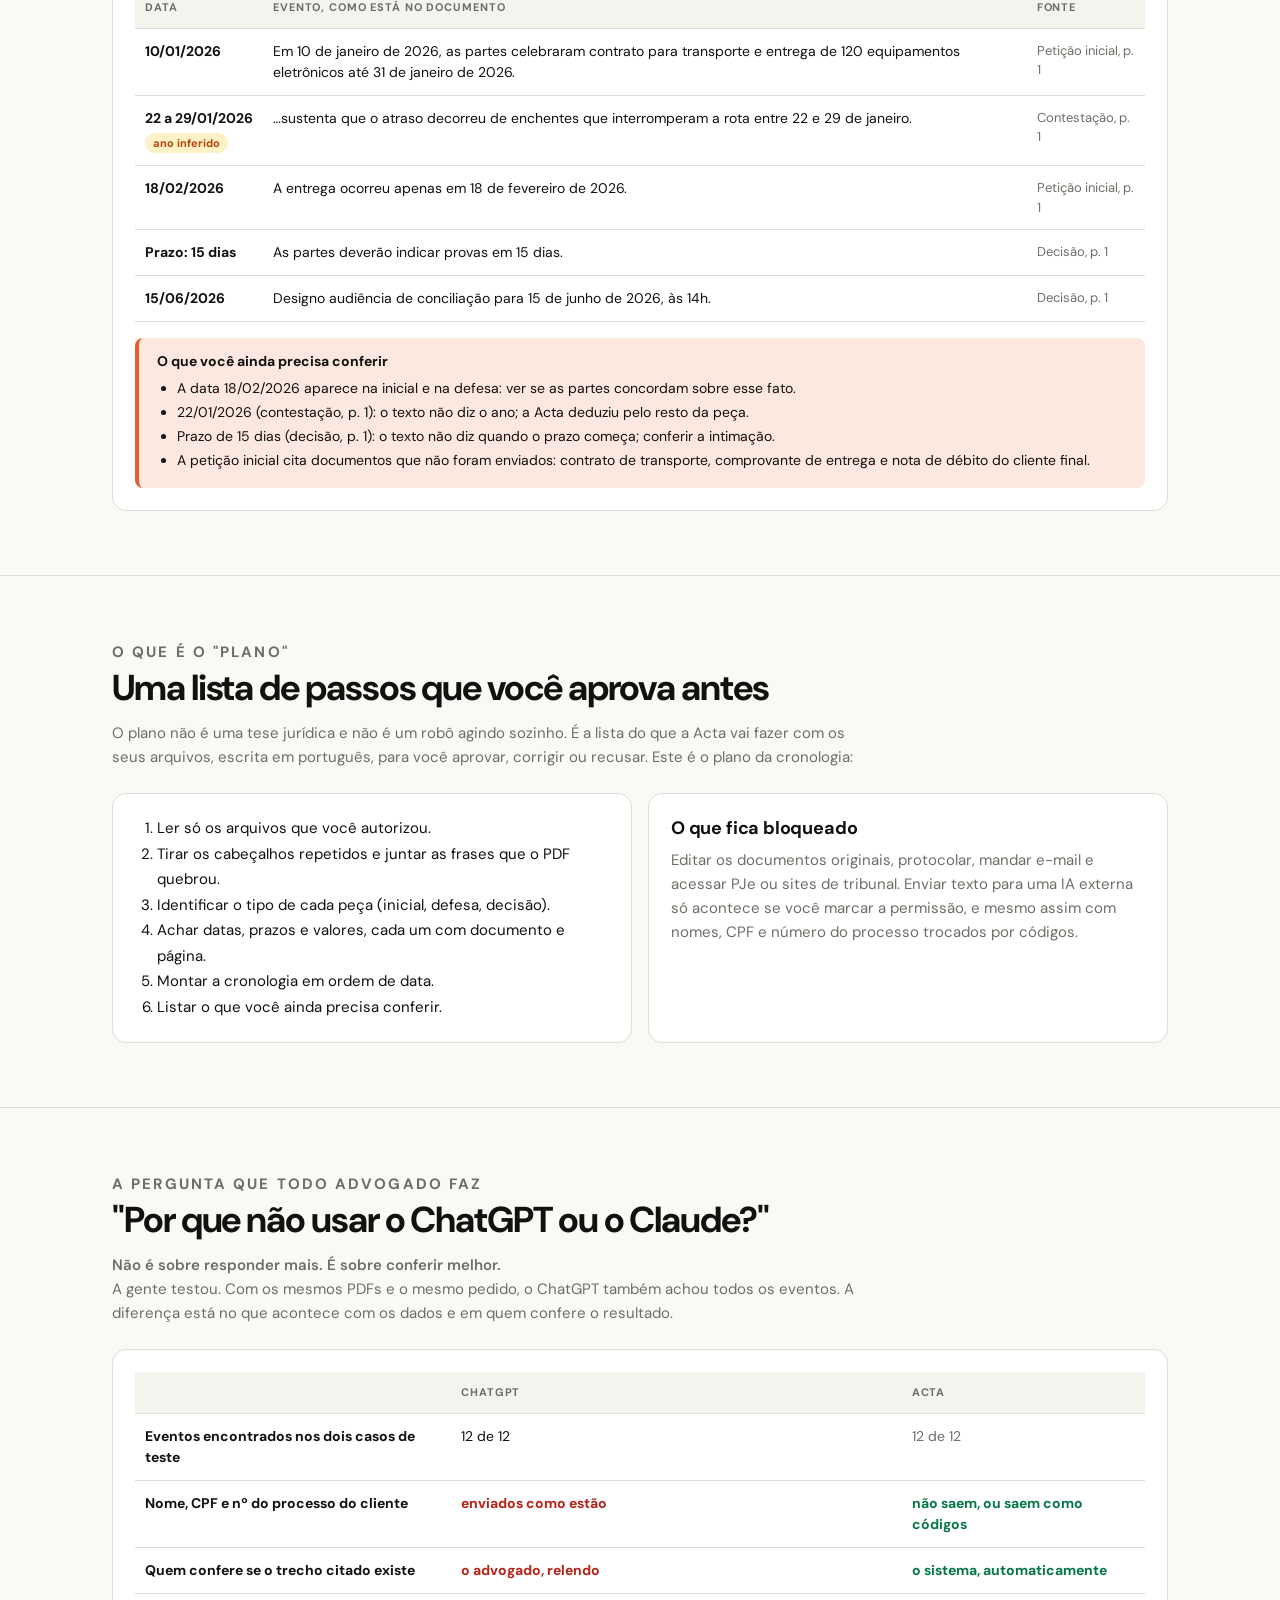
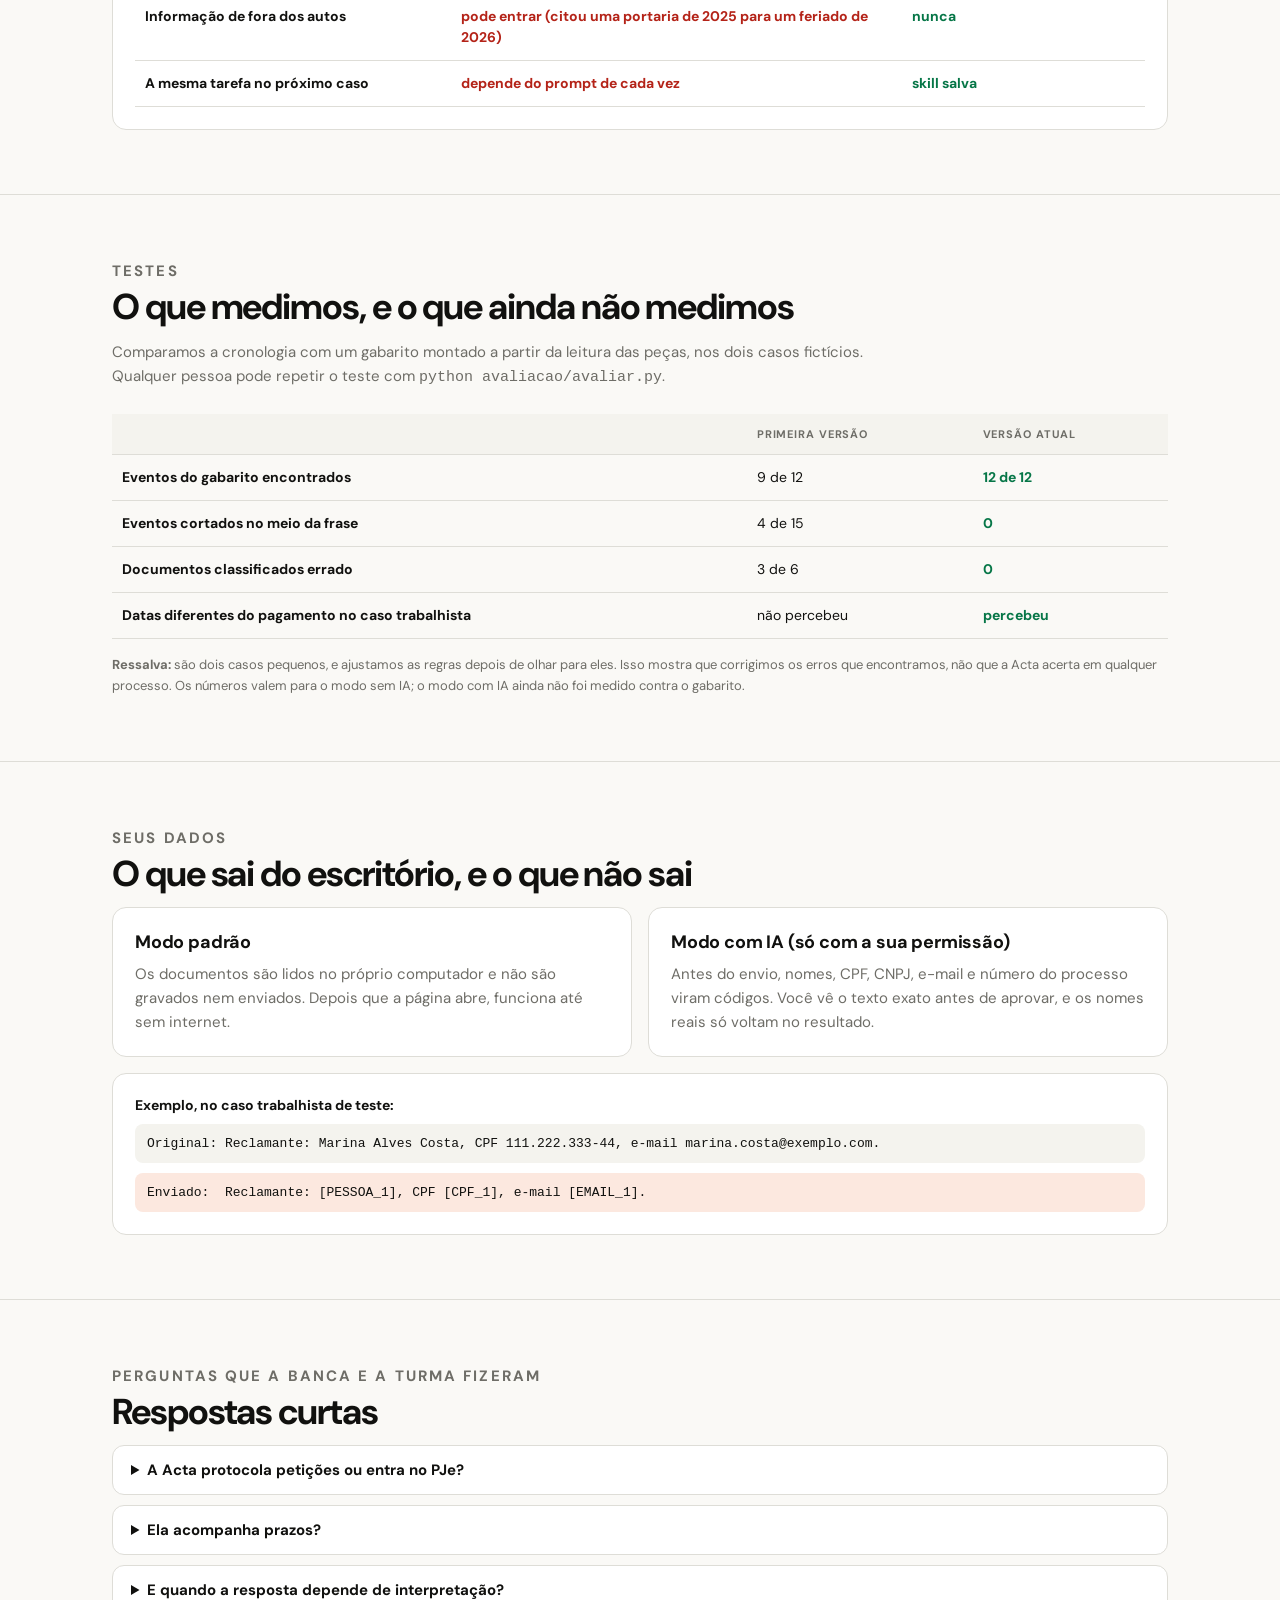
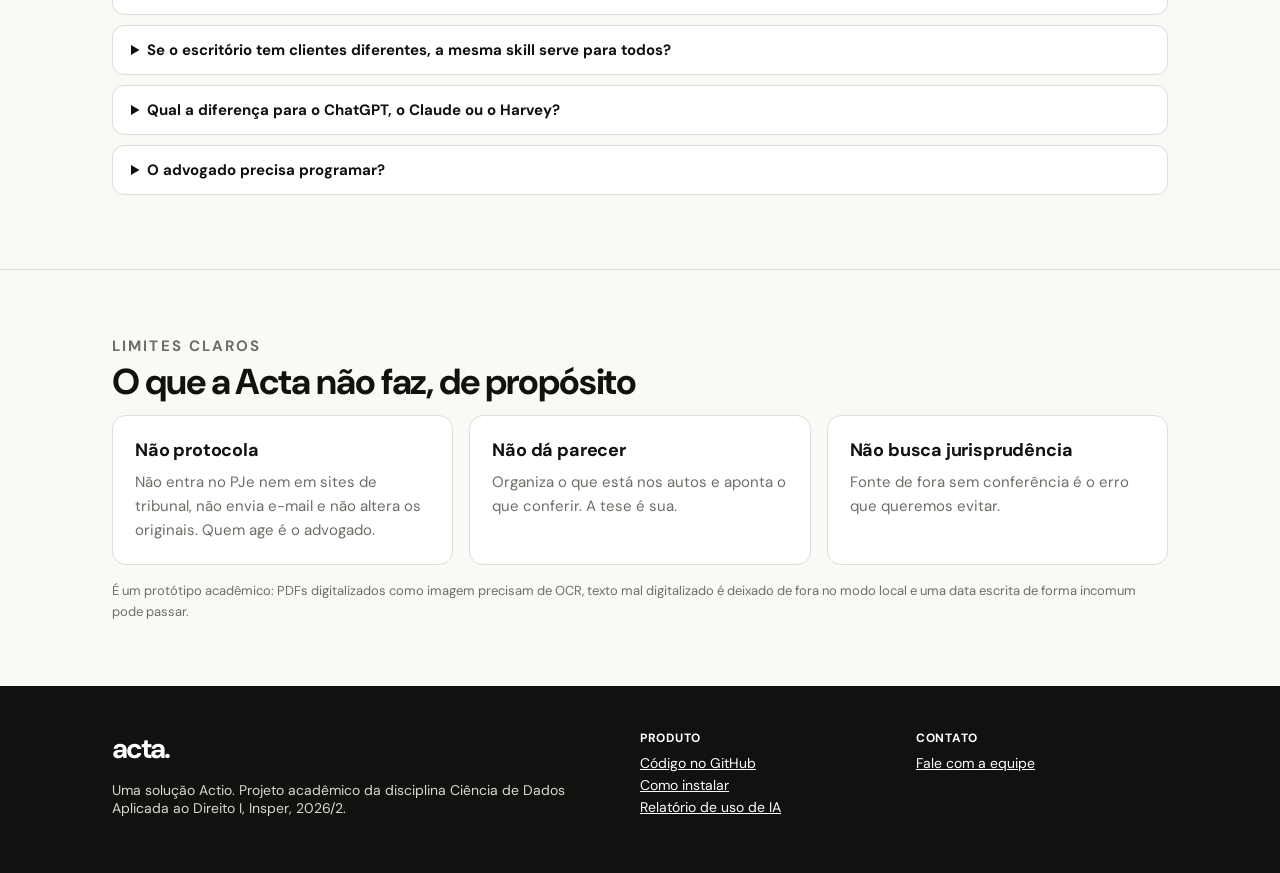
==== commit 391f2d30: "Segunda revisao: titulo e link canonico corretos, exemplo da pagina inicial igual ao resultado real," ====
--- a/docs/index.html
+++ b/docs/index.html
@@ -2,10 +2,10 @@
 <html lang="pt-BR">
 <head>
   <meta charset="utf-8"><meta name="viewport" content="width=device-width, initial-scale=1">
-  <meta name="description" content="Acta, assistente de programação por IA para advogados."><meta name="robots" content="index,follow">
-  <link rel="canonical" href="https://acta-contratos.insper-1495.chatgpt.site"><title>Acta | Construa suas ferramentas jurídicas</title>
+  <meta name="description" content="Acta lê as peças de um processo e monta cronologia, relatório ao cliente, comparação das alegações e mapa de riscos, com documento e página de cada informação."><meta name="robots" content="index,follow">
+  <link rel="canonical" href="https://marialuizajuca.github.io/acta/"><title>Acta | Assistente para processos de contencioso</title><link rel="icon" href="data:image/svg+xml,%3Csvg xmlns=%22http://www.w3.org/2000/svg%22 viewBox=%220 0 32 32%22%3E%3Crect width=%2232%22 height=%2232%22 rx=%227%22 fill=%22%2311110f%22/%3E%3Ctext x=%2216%22 y=%2223%22 font-size=%2220%22 text-anchor=%22middle%22 fill=%22white%22 font-family=%22Arial%22 font-weight=%22bold%22%3Ea.%3C/text%3E%3C/svg%3E">
   <link rel="preconnect" href="https://fonts.googleapis.com"><link rel="preconnect" href="https://fonts.gstatic.com" crossorigin>
-  <link href="https://fonts.googleapis.com/css2?family=DM+Sans:wght@400;500;600;700&display=swap" rel="stylesheet"><link rel="stylesheet" href="styles.css?v=12">
+  <link href="https://fonts.googleapis.com/css2?family=DM+Sans:wght@400;500;600;700&display=swap" rel="stylesheet"><link rel="stylesheet" href="styles.css?v=14">
 </head>
 <body>
   <div id="loginView"><nav class="l-topnav"><div class="l-wrap l-topnav-in"><a href="#" class="logo" onclick="scrollTo({top:0,behavior:'smooth'});return false">acta.</a><div class="l-toplinks"><a href="#landing-como">Como funciona</a><a href="#landing-exemplo">Exemplo</a><a href="#landing-testes">Testes</a><a href="#landing-dados">Seus dados</a><button type="button" class="button button-dark l-try">Experimentar →</button></div></div></nav><main class="login-shell">
@@ -19,8 +19,8 @@
   </div></div></section>
 
   <section class="l-section" id="landing-exemplo"><div class="l-wrap">
-    <p class="eyebrow">Exemplo real, em dois casos</p><h2>O que a Acta devolveu, sem edição</h2>
-    <p class="l-sub">Pedido nos dois casos: "Monte a cronologia do caso." Cada caso tem três PDFs fictícios, que estão no repositório para qualquer pessoa rodar e conferir. A tabela mostra um trecho do resultado.</p>
+    <p class="eyebrow">Exemplo real, em dois casos</p><h2>O que a Acta devolveu</h2>
+    <p class="l-sub">Pedido nos dois casos: "Monte a cronologia do caso." Cada caso tem três PDFs fictícios, que estão no repositório para qualquer pessoa rodar e conferir. A tabela mostra parte do resultado; os nomes dos arquivos foram encurtados e frases longas, cortadas (…). O resultado completo sai igual no site.</p>
     <div class="l-tabs"><button class="l-tab on" data-case="civ">Cível · Aurora × Delta</button><button class="l-tab" data-case="tra">Trabalhista · Marina × Pão Dourado</button></div>
     <div class="l-panel l-case" id="case-civ"><table class="l-table"><thead><tr><th>Data</th><th>Evento, como está no documento</th><th>Fonte</th></tr></thead><tbody>
       <tr><td>10/01/2026</td><td>Em 10 de janeiro de 2026, as partes celebraram contrato para transporte e entrega de 120 equipamentos eletrônicos até 31 de janeiro de 2026.</td><td>Petição inicial, p. 1</td></tr>
@@ -28,7 +28,7 @@
       <tr><td>18/02/2026</td><td>A entrega ocorreu apenas em 18 de fevereiro de 2026.</td><td>Petição inicial, p. 1</td></tr>
       <tr><td>Prazo: 15 dias</td><td>As partes deverão indicar provas em 15 dias.</td><td>Decisão, p. 1</td></tr>
       <tr><td>15/06/2026</td><td>Designo audiência de conciliação para 15 de junho de 2026, às 14h.</td><td>Decisão, p. 1</td></tr>
-    </tbody></table><div class="l-check"><b>O que você ainda precisa conferir</b><ul><li>18/02/2026 aparece na inicial e na defesa: ver se o fato é incontroverso.</li><li>O prazo de 15 dias não diz a partir de quando corre: conferir a intimação.</li><li>A inicial cita contrato, comprovante de entrega e nota de débito que não foram enviados.</li></ul></div></div>
+    </tbody></table><div class="l-check"><b>O que você ainda precisa conferir</b><ul><li>A data 18/02/2026 aparece na inicial e na defesa: ver se as partes concordam sobre esse fato.</li><li>22/01/2026 (contestação, p. 1): o texto não diz o ano; a Acta deduziu pelo resto da peça.</li><li>Prazo de 15 dias (decisão, p. 1): o texto não diz quando o prazo começa; conferir a intimação.</li><li>A petição inicial cita documentos que não foram enviados: contrato de transporte, comprovante de entrega e nota de débito do cliente final.</li></ul></div></div>
     <div class="l-panel l-case is-hidden" id="case-tra"><table class="l-table"><thead><tr><th>Data</th><th>Evento, como está no documento</th><th>Fonte</th></tr></thead><tbody>
       <tr><td>03/02/2025</td><td>A reclamante foi admitida em 03/02/2025 como atendente, com jornada contratual das 6h às 14h.</td><td>Reclamação, p. 1</td></tr>
       <tr><td>14/08/2026</td><td>Em 14 de agosto de 2026, a reclamante foi dispensada sem justa causa, com aviso prévio indenizado.</td><td>Reclamação, p. 1</td></tr>
@@ -37,7 +37,7 @@
       <tr><td>02/09/2026<br><span class="l-badge">ano inferido</span></td><td>As guias do seguro-desemprego foram entregues no dia 2 de setembro.</td><td>Reclamação, p. 1</td></tr>
       <tr><td>Prazo: 8 dias</td><td>A reclamada deverá juntar os cartões de ponto e o comprovante de pagamento no prazo de 8 dias.</td><td>Ata, p. 1</td></tr>
       <tr><td>10/03/2027</td><td>Designo audiência de instrução para 10 de março de 2027, às 9h30.</td><td>Ata, p. 1</td></tr>
-    </tbody></table><div class="l-check"><b>O que você ainda precisa conferir</b><ul><li><b>Divergência:</b> a reclamante diz que recebeu as verbas em 28/08/2026 e a empresa diz que pagou em 24/08/2026. É essa data que decide a multa do art. 477, § 8º.</li><li>O prazo de 8 dias não diz a partir de quando corre: conferir a intimação.</li><li>A reclamação cita termo de rescisão, comprovante bancário e mensagens de WhatsApp que não foram enviados.</li></ul></div></div>
+    </tbody></table><div class="l-check"><b>O que você ainda precisa conferir</b><ul><li><b>Datas diferentes para o pagamento:</b> a inicial diz 28/08/2026 e a defesa diz 24/08/2026. Conferir a prova.</li><li>Prazo de 8 dias (ata, p. 1): o texto não diz quando o prazo começa; conferir a intimação.</li><li>A reclamação cita documentos que não foram enviados: termo de rescisão, comprovante bancário de 28/08/2026 e mensagens de WhatsApp com o gerente.</li></ul></div></div>
   </div></section>
 
   <section class="l-section"><div class="l-wrap">
@@ -73,7 +73,7 @@
 <section class="l-section" id="landing-dados"><div class="l-wrap">
     <p class="eyebrow">Seus dados</p><h2>O que sai do escritório, e o que não sai</h2>
     <div class="l-grid2">
-      <div class="l-panel"><h3>Modo padrão</h3><p>Os documentos são lidos no próprio computador e não são gravados nem enviados. Funciona sem internet.</p></div>
+      <div class="l-panel"><h3>Modo padrão</h3><p>Os documentos são lidos no próprio computador e não são gravados nem enviados. Depois que a página abre, funciona até sem internet.</p></div>
       <div class="l-panel"><h3>Modo com IA (só com a sua permissão)</h3><p>Antes do envio, nomes, CPF, CNPJ, e-mail e número do processo viram códigos. Você vê o texto exato antes de aprovar, e os nomes reais só voltam no resultado.</p></div>
     </div>
     <div class="l-panel l-anon"><b>Exemplo, no caso trabalhista de teste:</b>
@@ -206,6 +206,6 @@
       </main>
     </div>
   </div>
-  <div id="toast" class="toast" role="status"></div><script src="vendor/pdf.min.js"></script><script>pdfjsLib.GlobalWorkerOptions.workerSrc="vendor/pdf.worker.min.js";</script><script src="vendor/mammoth.browser.min.js"></script><script src="acta-engine.js?v=12"></script><script src="acta-ai.js?v=12"></script><script src="app.js?v=12"></script>
+  <div id="toast" class="toast" role="status"></div><script src="vendor/pdf.min.js"></script><script>pdfjsLib.GlobalWorkerOptions.workerSrc="vendor/pdf.worker.min.js";</script><script src="vendor/mammoth.browser.min.js"></script><script src="acta-engine.js?v=14"></script><script src="acta-ai.js?v=14"></script><script src="app.js?v=14"></script>
 </body>
 </html>
